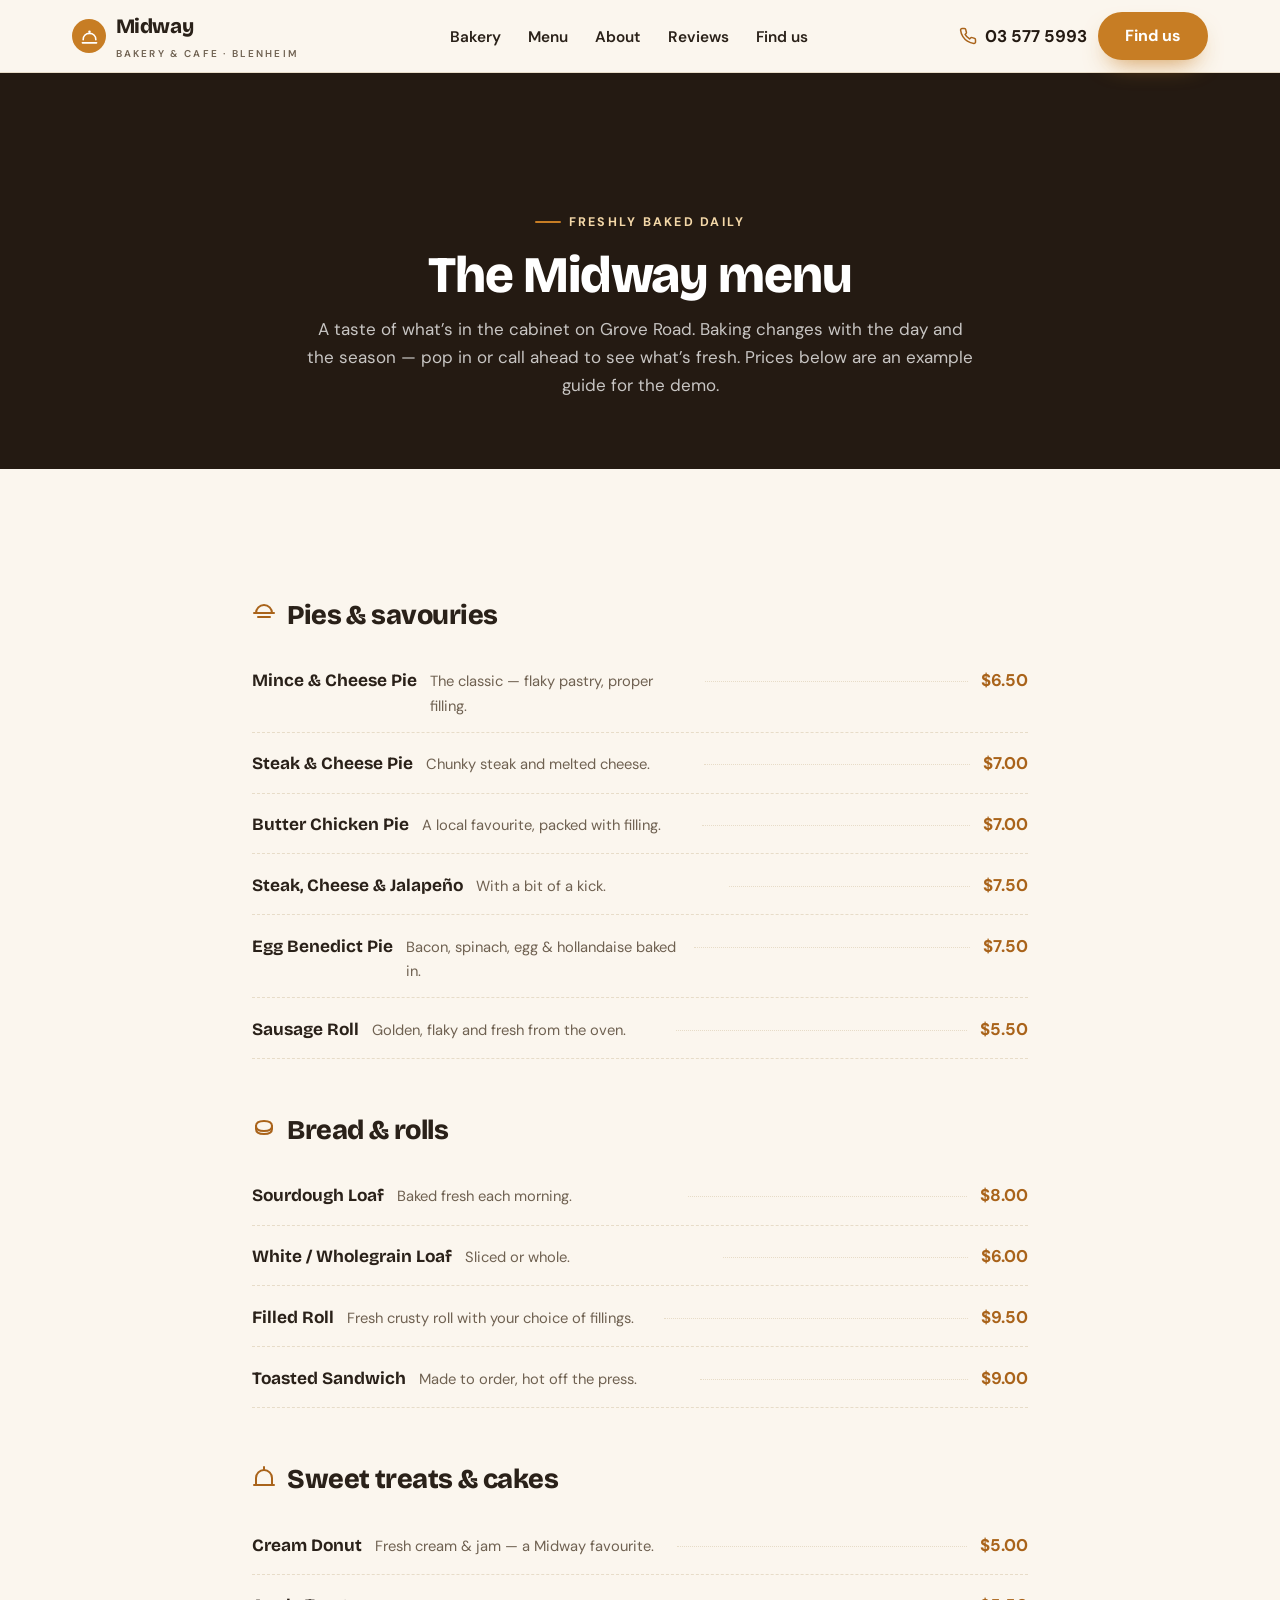
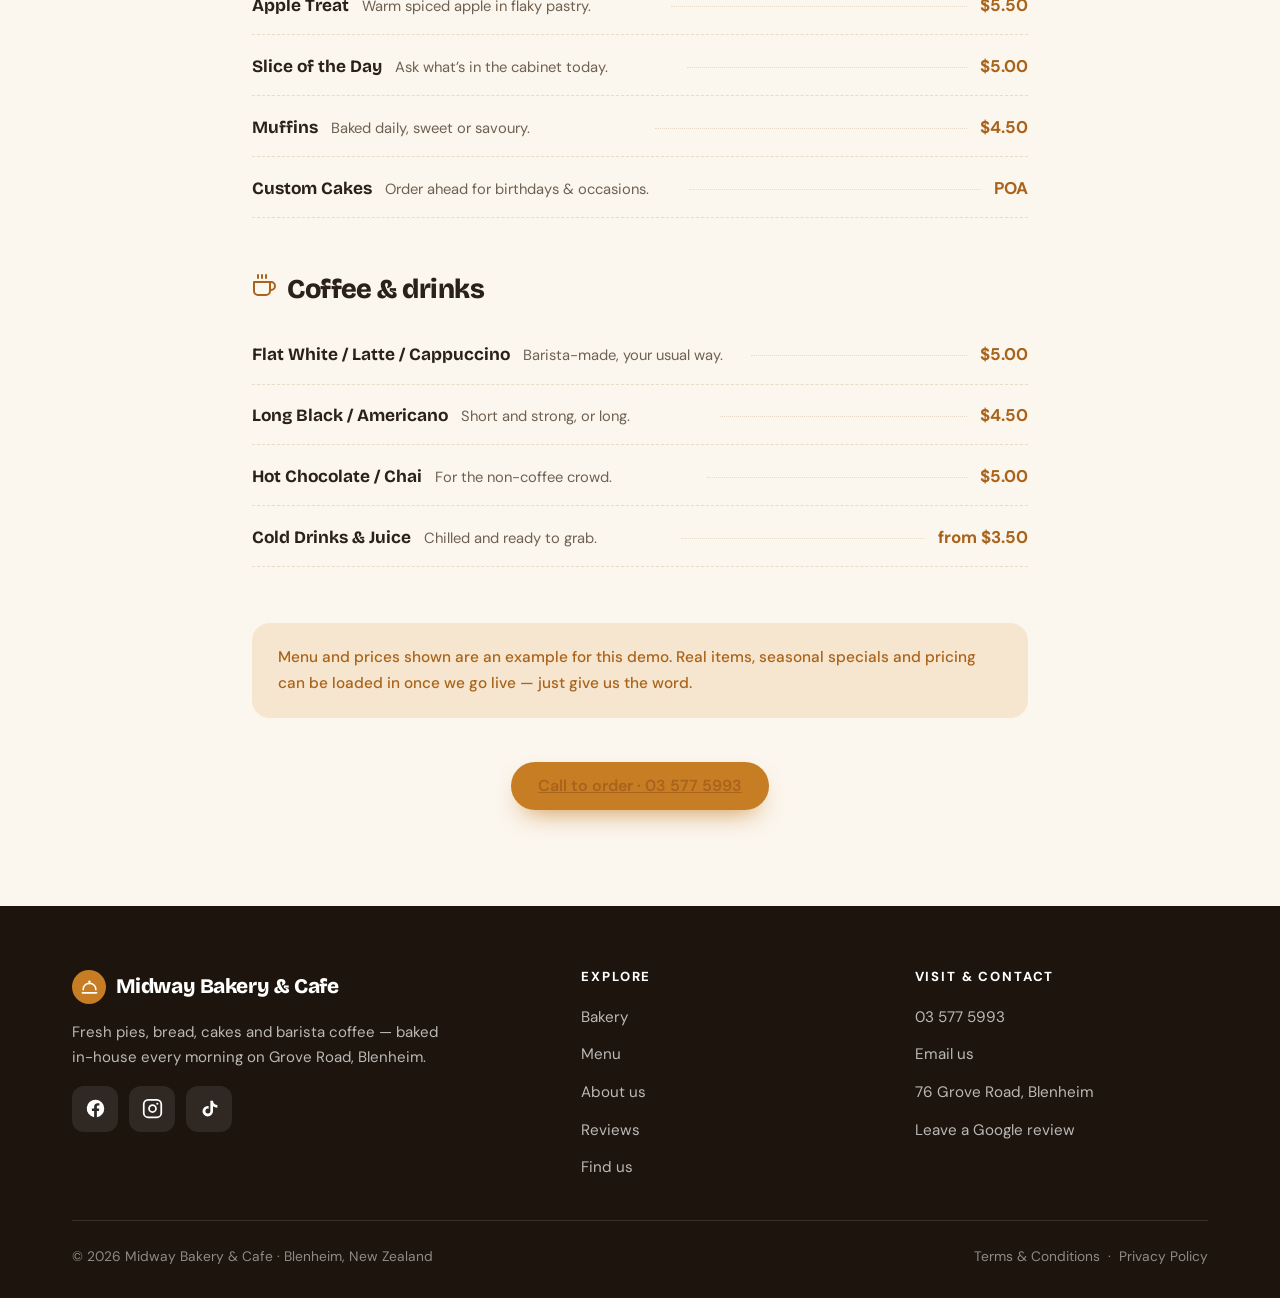
==== menu.html @ 79e9bdcb "Initial build: Midway bakery & Cafe" ====
<!DOCTYPE html>
<html lang="en-NZ">
<head>
<meta charset="UTF-8">
<meta name="viewport" content="width=device-width, initial-scale=1">
<title>Menu | Midway Bakery &amp; Cafe, Blenheim</title>
<meta name="description" content="The Midway Bakery &amp; Cafe menu — pies, sourdough &amp; bread, cakes and sweet treats, filled rolls, and barista coffee. Baked fresh daily on Grove Road, Blenheim.">
<link rel="icon" href="favicon.svg" type="image/svg+xml">
<link rel="preconnect" href="https://fonts.googleapis.com">
<link rel="preconnect" href="https://fonts.gstatic.com" crossorigin>
<link href="https://fonts.googleapis.com/css2?family=Bricolage+Grotesque:opsz,wght@12..96,600;12..96,700;12..96,800&family=DM+Sans:opsz,wght@9..40,400;9..40,500;9..40,600;9..40,700&display=swap" rel="stylesheet">
<link rel="stylesheet" href="styles.css">
</head>
<body>

<div id="intro">
  <div class="intro-mark">Midway <span>Bakery &amp; Cafe</span></div>
  <div class="intro-bar"></div>
</div>

<header class="nav">
  <div class="container nav-inner">
    <a href="index.html" class="brand">
      <span class="dot"><svg viewBox="0 0 24 24" fill="none" stroke="currentColor" stroke-width="2" stroke-linecap="round" stroke-linejoin="round"><path d="M4 16c0-5 3.5-8 8-8s8 3 8 8"/><path d="M3 20h18"/><circle cx="12" cy="6" r="1.6" fill="currentColor" stroke="none"/></svg></span>
      <span>Midway<small>Bakery &amp; Cafe · Blenheim</small></span>
    </a>
    <nav>
      <ul class="nav-links">
        <li><a href="index.html#services">Bakery</a></li>
        <li><a href="menu.html">Menu</a></li>
        <li><a href="index.html#about">About</a></li>
        <li><a href="index.html#reviews">Reviews</a></li>
        <li><a href="index.html#contact">Find us</a></li>
      </ul>
    </nav>
    <div class="nav-cta">
      <a href="tel:+6435775993" class="nav-call"><svg viewBox="0 0 24 24" fill="none" stroke="currentColor" stroke-width="2" stroke-linecap="round" stroke-linejoin="round"><path d="M22 16.92v3a2 2 0 0 1-2.18 2 19.79 19.79 0 0 1-8.63-3.07 19.5 19.5 0 0 1-6-6 19.79 19.79 0 0 1-3.07-8.67A2 2 0 0 1 4.11 2h3a2 2 0 0 1 2 1.72c.13.96.36 1.9.7 2.81a2 2 0 0 1-.45 2.11L8.09 9.91a16 16 0 0 0 6 6l1.27-1.27a2 2 0 0 1 2.11-.45c.9.34 1.85.57 2.81.7A2 2 0 0 1 22 16.92z"/></svg>03 577 5993</a>
      <a href="index.html#contact" class="btn btn-primary">Find us</a>
    </div>
    <button class="hamb" aria-label="Menu"><svg viewBox="0 0 24 24" fill="none" stroke="currentColor" stroke-width="2" stroke-linecap="round"><path d="M4 7h16M4 12h16M4 17h16"/></svg></button>
  </div>
</header>
<div class="mobile-menu" id="mobileMenu">
  <ul>
    <li><a href="index.html#services">Bakery</a></li>
    <li><a href="menu.html">Menu</a></li>
    <li><a href="index.html#about">About</a></li>
    <li><a href="index.html#reviews">Reviews</a></li>
    <li><a href="index.html#contact">Find us</a></li>
    <li><a href="tel:+6435775993" class="btn btn-primary">Call 03 577 5993</a></li>
  </ul>
</div>

<section class="page-hero">
  <div class="container">
    <span class="eyebrow" style="display:inline-flex;color:#f4d8a8">Freshly baked daily</span>
    <h1>The Midway menu</h1>
    <p>A taste of what&rsquo;s in the cabinet on Grove Road. Baking changes with the day and the season — pop in or call ahead to see what&rsquo;s fresh. Prices below are an example guide for the demo.</p>
  </div>
</section>

<section class="section bg-cream">
  <div class="container prose">

    <div class="menu-cat">
      <h2><span class="ic"><svg viewBox="0 0 24 24" fill="none" stroke="currentColor" stroke-width="2" stroke-linecap="round" stroke-linejoin="round"><path d="M4 13a8 8 0 0 1 16 0"/><path d="M2 13h20"/><path d="M6 17h12"/></svg></span>Pies &amp; savouries</h2>
      <div class="menu-list">
        <div class="menu-item"><span class="name">Mince &amp; Cheese Pie</span><span class="desc">The classic — flaky pastry, proper filling.</span><span class="dots"></span><span class="price">$6.50</span></div>
        <div class="menu-item"><span class="name">Steak &amp; Cheese Pie</span><span class="desc">Chunky steak and melted cheese.</span><span class="dots"></span><span class="price">$7.00</span></div>
        <div class="menu-item"><span class="name">Butter Chicken Pie</span><span class="desc">A local favourite, packed with filling.</span><span class="dots"></span><span class="price">$7.00</span></div>
        <div class="menu-item"><span class="name">Steak, Cheese &amp; Jalapeño</span><span class="desc">With a bit of a kick.</span><span class="dots"></span><span class="price">$7.50</span></div>
        <div class="menu-item"><span class="name">Egg Benedict Pie</span><span class="desc">Bacon, spinach, egg &amp; hollandaise baked in.</span><span class="dots"></span><span class="price">$7.50</span></div>
        <div class="menu-item"><span class="name">Sausage Roll</span><span class="desc">Golden, flaky and fresh from the oven.</span><span class="dots"></span><span class="price">$5.50</span></div>
      </div>
    </div>

    <div class="menu-cat">
      <h2><span class="ic"><svg viewBox="0 0 24 24" fill="none" stroke="currentColor" stroke-width="2" stroke-linecap="round" stroke-linejoin="round"><path d="M4 11c0-3 3-5 8-5s8 2 8 5-3 5-8 5-8-2-8-5z"/><path d="M4 11v3c0 3 3 5 8 5s8-2 8-5v-3"/></svg></span>Bread &amp; rolls</h2>
      <div class="menu-list">
        <div class="menu-item"><span class="name">Sourdough Loaf</span><span class="desc">Baked fresh each morning.</span><span class="dots"></span><span class="price">$8.00</span></div>
        <div class="menu-item"><span class="name">White / Wholegrain Loaf</span><span class="desc">Sliced or whole.</span><span class="dots"></span><span class="price">$6.00</span></div>
        <div class="menu-item"><span class="name">Filled Roll</span><span class="desc">Fresh crusty roll with your choice of fillings.</span><span class="dots"></span><span class="price">$9.50</span></div>
        <div class="menu-item"><span class="name">Toasted Sandwich</span><span class="desc">Made to order, hot off the press.</span><span class="dots"></span><span class="price">$9.00</span></div>
      </div>
    </div>

    <div class="menu-cat">
      <h2><span class="ic"><svg viewBox="0 0 24 24" fill="none" stroke="currentColor" stroke-width="2" stroke-linecap="round" stroke-linejoin="round"><path d="M4 21v-7a8 8 0 0 1 16 0v7"/><path d="M2 21h20"/><path d="M12 3v3"/></svg></span>Sweet treats &amp; cakes</h2>
      <div class="menu-list">
        <div class="menu-item"><span class="name">Cream Donut</span><span class="desc">Fresh cream &amp; jam — a Midway favourite.</span><span class="dots"></span><span class="price">$5.00</span></div>
        <div class="menu-item"><span class="name">Apple Treat</span><span class="desc">Warm spiced apple in flaky pastry.</span><span class="dots"></span><span class="price">$5.50</span></div>
        <div class="menu-item"><span class="name">Slice of the Day</span><span class="desc">Ask what&rsquo;s in the cabinet today.</span><span class="dots"></span><span class="price">$5.00</span></div>
        <div class="menu-item"><span class="name">Muffins</span><span class="desc">Baked daily, sweet or savoury.</span><span class="dots"></span><span class="price">$4.50</span></div>
        <div class="menu-item"><span class="name">Custom Cakes</span><span class="desc">Order ahead for birthdays &amp; occasions.</span><span class="dots"></span><span class="price">POA</span></div>
      </div>
    </div>

    <div class="menu-cat">
      <h2><span class="ic"><svg viewBox="0 0 24 24" fill="none" stroke="currentColor" stroke-width="2" stroke-linecap="round" stroke-linejoin="round"><path d="M18 8h1a4 4 0 0 1 0 8h-1"/><path d="M2 8h16v9a4 4 0 0 1-4 4H6a4 4 0 0 1-4-4V8z"/><path d="M6 1v3M10 1v3M14 1v3"/></svg></span>Coffee &amp; drinks</h2>
      <div class="menu-list">
        <div class="menu-item"><span class="name">Flat White / Latte / Cappuccino</span><span class="desc">Barista-made, your usual way.</span><span class="dots"></span><span class="price">$5.00</span></div>
        <div class="menu-item"><span class="name">Long Black / Americano</span><span class="desc">Short and strong, or long.</span><span class="dots"></span><span class="price">$4.50</span></div>
        <div class="menu-item"><span class="name">Hot Chocolate / Chai</span><span class="desc">For the non-coffee crowd.</span><span class="dots"></span><span class="price">$5.00</span></div>
        <div class="menu-item"><span class="name">Cold Drinks &amp; Juice</span><span class="desc">Chilled and ready to grab.</span><span class="dots"></span><span class="price">from $3.50</span></div>
      </div>
    </div>

    <div class="menu-note">Menu and prices shown are an example for this demo. Real items, seasonal specials and pricing can be loaded in once we go live — just give us the word.</div>

    <div style="text-align:center;margin-top:44px">
      <a href="tel:+6435775993" class="btn btn-primary">Call to order · 03 577 5993</a>
    </div>
  </div>
</section>

<footer class="footer">
  <div class="container">
    <div class="footer-grid">
      <div>
        <div class="brand" style="font-size:1.3rem">
          <span class="dot"><svg viewBox="0 0 24 24" fill="none" stroke="currentColor" stroke-width="2" stroke-linecap="round" stroke-linejoin="round"><path d="M4 16c0-5 3.5-8 8-8s8 3 8 8"/><path d="M3 20h18"/><circle cx="12" cy="6" r="1.6" fill="currentColor" stroke="none"/></svg></span>
          <span>Midway Bakery &amp; Cafe</span>
        </div>
        <p>Fresh pies, bread, cakes and barista coffee — baked in-house every morning on Grove Road, Blenheim.</p>
        <div class="socials">
          <a href="https://www.facebook.com/p/Midway-bakery-and-cafe-61577578721236/" target="_blank" rel="noopener" aria-label="Facebook"><svg viewBox="0 0 24 24" fill="currentColor"><path d="M22 12a10 10 0 1 0-11.56 9.87v-6.99H7.9V12h2.54V9.8c0-2.5 1.49-3.89 3.77-3.89 1.09 0 2.24.2 2.24.2v2.46h-1.26c-1.24 0-1.63.77-1.63 1.56V12h2.78l-.44 2.88h-2.34v6.99A10 10 0 0 0 22 12z"/></svg></a>
          <a href="https://www.instagram.com/explore/search/keyword/?q=Midway%20Bakery%20Cafe%20Blenheim" target="_blank" rel="noopener" aria-label="Instagram"><svg viewBox="0 0 24 24" fill="none" stroke="currentColor" stroke-width="2" stroke-linecap="round" stroke-linejoin="round"><rect x="2" y="2" width="20" height="20" rx="5"/><circle cx="12" cy="12" r="4"/><circle cx="17.5" cy="6.5" r="1.2" fill="currentColor" stroke="none"/></svg></a>
          <a href="https://www.tiktok.com/search?q=Midway%20bakery%20and%20cafe%20Blenheim" target="_blank" rel="noopener" aria-label="TikTok"><svg viewBox="0 0 24 24" fill="currentColor"><path d="M16 3a5 5 0 0 0 5 5v3a8 8 0 0 1-5-1.7V15a6 6 0 1 1-6-6c.34 0 .67.03 1 .08v3.2A2.8 2.8 0 1 0 13 15V3h3z"/></svg></a>
        </div>
      </div>
      <div>
        <h4>Explore</h4>
        <ul>
          <li><a href="index.html#services">Bakery</a></li>
          <li><a href="menu.html">Menu</a></li>
          <li><a href="index.html#about">About us</a></li>
          <li><a href="index.html#reviews">Reviews</a></li>
          <li><a href="index.html#contact">Find us</a></li>
        </ul>
      </div>
      <div>
        <h4>Visit &amp; contact</h4>
        <ul>
          <li><a href="tel:+6435775993">03 577 5993</a></li>
          <li><a href="#" data-gmail data-user="midwaybakerycafe76" data-domain="gmail.com" data-su="Enquiry%20from%20your%20website" data-body="Hi%20Midway%20Bakery%20%26%20Cafe%2C%0A%0A">Email us</a></li>
          <li><a href="https://www.google.com/maps/search/?api=1&query=Midway%20Bakery%20%26%20Cafe%2076%20Grove%20Road%20Blenheim" target="_blank" rel="noopener">76 Grove Road, Blenheim</a></li>
          <li><a href="https://www.google.com/maps/search/?api=1&query=Midway%20Bakery%20%26%20Cafe%2076%20Grove%20Road%20Blenheim" target="_blank" rel="noopener">Leave a Google review</a></li>
        </ul>
      </div>
    </div>
    <div class="footer-bottom">
      <span>&copy; <span id="year">2026</span> Midway Bakery &amp; Cafe · Blenheim, New Zealand</span>
      <span><a href="terms.html">Terms &amp; Conditions</a> &nbsp;·&nbsp; <a href="privacy.html">Privacy Policy</a></span>
    </div>
  </div>
</footer>

<script src="app.js"></script>
</body>
</html>
---- styles.css ----
/* ===== Midway Bakery & Cafe — shared styles (Fresh / warm bakery) ===== */
:root{
  --espresso:#241a12;
  --espresso-2:#31241a;
  --cream:#fbf6ee;
  --bone:#f2e8d8;
  --card:#ffffff;
  --ink:#2a2119;
  --muted:#6f6151;
  --line:#e7dcc8;
  --amber:#c77d24;
  --amber-deep:#a9631a;
  --amber-soft:#f6e6cf;
  --radius:18px;
  --radius-sm:12px;
  --shadow:0 18px 40px -22px rgba(48,32,14,.45);
  --shadow-lg:0 30px 70px -30px rgba(48,32,14,.55);
  --maxw:1180px;
  --font-head:"Bricolage Grotesque",Georgia,serif;
  --font-body:"DM Sans",system-ui,sans-serif;
}
*{box-sizing:border-box}
html{scroll-behavior:smooth}
body{
  margin:0;
  font-family:var(--font-body);
  color:var(--ink);
  background:var(--cream);
  line-height:1.65;
  font-size:17px;
  -webkit-font-smoothing:antialiased;
  overflow-x:hidden;
}
img{max-width:100%;display:block;image-orientation:from-image}
a{color:inherit;text-decoration:none}
h1,h2,h3,h4{font-family:var(--font-head);font-weight:800;line-height:1.08;margin:0;letter-spacing:-.02em}
p{margin:0 0 1rem}
.container{width:100%;max-width:var(--maxw);margin:0 auto;padding:0 22px}
.eyebrow{
  display:inline-flex;align-items:center;gap:.5rem;
  font-size:.78rem;font-weight:700;letter-spacing:.18em;text-transform:uppercase;
  color:var(--amber-deep);margin-bottom:1rem;
}
.eyebrow::before{content:"";width:26px;height:2px;background:var(--amber);border-radius:2px}
.section{padding:96px 0}
.section h2{font-size:clamp(1.9rem,4.4vw,3rem);margin-bottom:.5rem}
.section .lead{color:var(--muted);max-width:60ch;font-size:1.06rem}
.bg-bone{background:var(--bone)}
.bg-cream{background:var(--cream)}

/* ---- buttons ---- */
.btn{
  display:inline-flex;align-items:center;justify-content:center;gap:.55rem;
  font-family:var(--font-body);font-weight:700;font-size:1rem;
  padding:15px 26px;border-radius:999px;border:1.5px solid transparent;
  cursor:pointer;transition:transform .2s ease,box-shadow .2s ease,background .2s ease,color .2s ease;
  min-height:48px;line-height:1;white-space:nowrap;
}
.btn svg{width:19px;height:19px;flex:none}
.btn-primary{background:var(--amber);color:#fff;box-shadow:0 12px 26px -12px rgba(199,125,36,.9)}
.btn-primary:hover{background:var(--amber-deep);transform:translateY(-2px)}
.btn-ghost{background:transparent;color:#fff;border-color:rgba(255,255,255,.55)}
.btn-ghost:hover{background:rgba(255,255,255,.12);transform:translateY(-2px)}
.btn-dark{background:var(--espresso);color:#fff}
.btn-dark:hover{background:var(--espresso-2);transform:translateY(-2px)}
.btn-outline{background:#fff;color:var(--ink);border-color:var(--line)}
.btn-outline:hover{border-color:var(--amber);color:var(--amber-deep);transform:translateY(-2px)}

/* ---- intro overlay ---- */
#intro{
  position:fixed;inset:0;z-index:9999;background:var(--espresso);
  display:flex;align-items:center;justify-content:center;flex-direction:column;gap:1rem;
  transition:opacity .7s ease,visibility .7s ease;
}
#intro.hide{opacity:0;visibility:hidden}
.intro-mark{
  font-family:var(--font-head);font-weight:800;color:#fff;font-size:clamp(1.6rem,6vw,2.6rem);
  letter-spacing:-.02em;opacity:0;transform:translateY(14px);
  animation:introUp .9s .1s ease forwards;
}
.intro-mark span{color:var(--amber)}
.intro-bar{width:0;height:3px;background:var(--amber);border-radius:3px;animation:introBar 1.1s .25s ease forwards}
@keyframes introUp{to{opacity:1;transform:none}}
@keyframes introBar{to{width:180px}}

/* ---- reveal on scroll ---- */
.reveal{opacity:0;transform:translateY(26px);transition:opacity .7s ease,transform .7s ease}
.reveal.in{opacity:1;transform:none}

/* ---- nav ---- */
.nav{
  position:sticky;top:0;z-index:900;background:rgba(251,246,238,.86);
  backdrop-filter:blur(12px);border-bottom:1px solid var(--line);
}
.nav-inner{display:flex;align-items:center;justify-content:space-between;height:72px}
.brand{display:flex;align-items:center;gap:.6rem;font-family:var(--font-head);font-weight:800;font-size:1.28rem;letter-spacing:-.02em}
.brand .dot{width:34px;height:34px;border-radius:50%;background:var(--amber);display:grid;place-items:center;color:#fff;flex:none}
.brand .dot svg{width:19px;height:19px}
.brand small{display:block;font-family:var(--font-body);font-weight:600;font-size:.62rem;letter-spacing:.22em;text-transform:uppercase;color:var(--muted);margin-top:2px}
.nav-links{display:flex;align-items:center;gap:1.7rem;list-style:none;margin:0;padding:0}
.nav-links a{font-weight:600;font-size:.96rem;color:var(--ink);transition:color .2s}
.nav-links a:hover{color:var(--amber-deep)}
.nav-cta{display:flex;align-items:center;gap:.7rem}
.nav-call{display:inline-flex;align-items:center;gap:.5rem;font-weight:700;color:var(--espresso)}
.nav-call svg{width:18px;height:18px;color:var(--amber-deep)}
.hamb{display:none;background:none;border:none;cursor:pointer;padding:8px;color:var(--ink)}
.hamb svg{width:28px;height:28px}
.mobile-menu{display:none}

/* ---- hero ---- */
.hero{position:relative;min-height:92vh;display:flex;align-items:center;background:var(--espresso);overflow:hidden}
.hero-slides{position:absolute;inset:0}
.hero-slide{position:absolute;inset:0;background-size:cover;background-position:center;opacity:0;transition:opacity 1.4s ease;transform:scale(1.06);filter:saturate(.92) contrast(1.03)}
.hero-slide.active{opacity:1;animation:heroZoom 7s linear forwards}
@keyframes heroZoom{from{transform:scale(1.03)}to{transform:scale(1.12)}}
.hero::after{content:"";position:absolute;inset:0;background:linear-gradient(180deg,rgba(36,26,18,.55) 0%,rgba(36,26,18,.62) 55%,rgba(36,26,18,.8) 100%);z-index:1}
.hero-inner{position:relative;z-index:2;color:#fff;padding:120px 0 80px;max-width:760px}
.hero .eyebrow{color:#f4d8a8}
.hero .eyebrow::before{background:var(--amber)}
.hero h1{font-size:clamp(2.4rem,6.2vw,4.4rem);color:#fff;margin-bottom:1.1rem}
.hero p.sub{font-size:clamp(1.05rem,2.4vw,1.25rem);color:rgba(255,255,255,.9);max-width:54ch;margin-bottom:1.9rem}
.hero-cta{display:flex;flex-wrap:wrap;gap:.9rem;margin-bottom:1.7rem}
.rating-badge{
  display:inline-flex;align-items:center;gap:.75rem;
  background:rgba(255,255,255,.12);backdrop-filter:blur(10px);
  border:1px solid rgba(255,255,255,.28);border-radius:999px;padding:11px 18px;
}
.rating-badge .stars{display:flex;gap:2px;color:#ffcf7a}
.rating-badge .stars svg{width:16px;height:16px}
.rating-badge .txt{font-size:.9rem;color:#fff;font-weight:600}
.rating-badge .txt b{font-weight:800}

/* ---- trust strip ---- */
.trust{background:var(--espresso);color:#fff;padding:0}
.trust-grid{display:grid;grid-template-columns:repeat(3,1fr);gap:1px;background:rgba(255,255,255,.1)}
.trust-item{background:var(--espresso);padding:34px 26px;display:flex;gap:1rem;align-items:flex-start}
.trust-item .ic{width:44px;height:44px;border-radius:12px;background:rgba(199,125,36,.18);display:grid;place-items:center;color:var(--amber);flex:none}
.trust-item .ic svg{width:23px;height:23px}
.trust-item h3{font-family:var(--font-body);font-size:1.02rem;font-weight:700;margin-bottom:.25rem;color:#fff}
.trust-item p{font-size:.9rem;color:rgba(255,255,255,.7);margin:0}

/* ---- services ---- */
.svc-head{display:flex;flex-wrap:wrap;justify-content:space-between;align-items:flex-end;gap:1.4rem;margin-bottom:44px}
.svc-grid{display:grid;grid-template-columns:repeat(3,1fr);gap:26px}
.svc-card{
  background:var(--card);border-radius:var(--radius);overflow:hidden;
  box-shadow:var(--shadow);border:1px solid var(--line);
  transition:transform .3s ease,box-shadow .3s ease;
}
.svc-card:hover{transform:translateY(-6px);box-shadow:var(--shadow-lg)}
.svc-media{aspect-ratio:4/3;overflow:hidden;position:relative}
.svc-media img{width:100%;height:100%;object-fit:cover;filter:saturate(.92) contrast(1.03);transition:transform .5s ease}
.svc-card:hover .svc-media img{transform:scale(1.06)}
.svc-body{padding:22px 22px 26px}
.svc-body h3{font-size:1.22rem;margin-bottom:.5rem}
.svc-body p{font-size:.95rem;color:var(--muted);margin:0}
.svc-tag{position:absolute;top:12px;left:12px;background:rgba(36,26,18,.72);color:#fff;font-size:.72rem;font-weight:700;letter-spacing:.08em;text-transform:uppercase;padding:6px 12px;border-radius:999px;backdrop-filter:blur(4px)}

/* ---- about ---- */
.about-grid{display:grid;grid-template-columns:1fr 1fr;gap:56px;align-items:center}
.about-media{position:relative}
.about-media img{width:100%;aspect-ratio:4/3;object-fit:cover;border-radius:var(--radius);filter:saturate(.92) contrast(1.03);box-shadow:var(--shadow)}
.about-media .corner{position:absolute;bottom:-18px;left:-18px;background:var(--amber);color:#fff;padding:16px 22px;border-radius:var(--radius-sm);box-shadow:var(--shadow);max-width:200px}
.about-media .corner b{font-family:var(--font-head);font-size:1.6rem;display:block;line-height:1}
.about-media .corner span{font-size:.82rem;opacity:.92}
.checklist{list-style:none;padding:0;margin:1.6rem 0 0;display:grid;gap:.85rem}
.checklist li{display:flex;gap:.7rem;align-items:flex-start;font-weight:500}
.checklist .ic{width:26px;height:26px;border-radius:50%;background:var(--amber-soft);color:var(--amber-deep);display:grid;place-items:center;flex:none}
.checklist .ic svg{width:15px;height:15px}

/* ---- crew ---- */
.crew-grid{display:grid;grid-template-columns:repeat(3,1fr);gap:24px}
.crew-card{background:var(--card);border:1px solid var(--line);border-radius:var(--radius);padding:32px 26px;text-align:center;box-shadow:var(--shadow);transition:transform .3s ease}
.crew-card:hover{transform:translateY(-5px)}
.avatar{width:78px;height:78px;border-radius:50%;background:var(--espresso);color:var(--amber);display:grid;place-items:center;margin:0 auto 1rem;font-family:var(--font-head);font-weight:800;font-size:1.5rem;border:3px solid var(--amber);box-shadow:0 0 0 6px var(--amber-soft)}
.crew-card h3{font-size:1.18rem;margin-bottom:.15rem}
.crew-card .role{color:var(--amber-deep);font-weight:700;font-size:.82rem;letter-spacing:.1em;text-transform:uppercase;margin-bottom:.7rem}
.crew-card p{font-size:.92rem;color:var(--muted);margin:0}
.badge-note{display:inline-block;background:var(--amber-soft);color:var(--amber-deep);font-weight:700;font-size:.74rem;letter-spacing:.1em;text-transform:uppercase;padding:5px 12px;border-radius:999px;margin-top:14px}

/* ---- reviews ---- */
.rev-grid{display:grid;grid-template-columns:repeat(3,1fr);gap:24px}
.rev-card{background:var(--card);border:1px solid var(--line);border-radius:var(--radius);padding:28px;box-shadow:var(--shadow);display:flex;flex-direction:column;gap:.9rem}
.rev-stars{display:flex;gap:2px;color:var(--amber)}
.rev-stars svg{width:18px;height:18px}
.rev-card p{font-size:.98rem;color:var(--ink);margin:0;flex:1}
.rev-by{display:flex;align-items:center;gap:.7rem;border-top:1px solid var(--line);padding-top:.9rem}
.rev-by .ini{width:40px;height:40px;border-radius:50%;background:var(--amber-soft);color:var(--amber-deep);display:grid;place-items:center;font-weight:800;flex:none}
.rev-by b{display:block;font-size:.95rem}
.rev-by span{font-size:.82rem;color:var(--muted)}
.rev-actions{display:flex;justify-content:center;margin-top:38px}

/* ---- leave a review banner ---- */
.review-banner{background:var(--espresso);color:#fff;text-align:center}
.review-banner h2{color:#fff;font-size:clamp(1.7rem,4vw,2.5rem);margin-bottom:.6rem}
.review-banner p{color:rgba(255,255,255,.78);max-width:52ch;margin:0 auto 1.8rem}

/* ---- contact ---- */
.contact{background:var(--espresso);color:#fff}
.contact-grid{display:grid;grid-template-columns:1fr 1fr;gap:56px;align-items:center}
.contact h2{color:#fff}
.contact .lead{color:rgba(255,255,255,.78)}
.info-rows{list-style:none;padding:0;margin:1.7rem 0 0;display:grid;gap:1.1rem}
.info-rows li{display:flex;gap:1rem;align-items:flex-start}
.info-rows .ic{width:44px;height:44px;border-radius:12px;background:rgba(199,125,36,.18);color:var(--amber);display:grid;place-items:center;flex:none}
.info-rows .ic svg{width:21px;height:21px}
.info-rows b{display:block;font-size:.78rem;letter-spacing:.12em;text-transform:uppercase;color:rgba(255,255,255,.55);margin-bottom:2px;font-weight:700}
.info-rows a,.info-rows span{color:#fff;font-weight:500}
.info-rows a:hover{color:var(--amber)}
.socials{display:flex;gap:.7rem;margin-top:1.7rem}
.socials a{width:46px;height:46px;border-radius:12px;background:rgba(255,255,255,.09);display:grid;place-items:center;color:#fff;transition:background .2s,transform .2s,color .2s}
.socials a:hover{background:var(--amber);transform:translateY(-3px)}
.socials svg{width:21px;height:21px}
.contact-card{background:rgba(255,255,255,.06);border:1px solid rgba(255,255,255,.14);border-radius:var(--radius);padding:36px}
.contact-card h3{color:#fff;font-size:1.4rem;margin-bottom:.5rem}
.contact-card p{color:rgba(255,255,255,.72);font-size:.96rem;margin-bottom:1.6rem}
.contact-card .btn{width:100%;margin-bottom:.85rem;font-size:1.05rem;padding:17px}
.contact-card .hours{margin-top:1.4rem;border-top:1px solid rgba(255,255,255,.14);padding-top:1.3rem}
.contact-card .hours .row{display:flex;justify-content:space-between;font-size:.92rem;padding:.28rem 0;color:rgba(255,255,255,.82)}
.contact-card .hours .row span:last-child{font-weight:600;color:#fff}

/* ---- map ---- */
.map-wrap{padding:0 0 80px}
.map-wrap iframe{width:100%;height:420px;border:0;border-radius:var(--radius);box-shadow:var(--shadow);filter:saturate(.95)}

/* ---- footer ---- */
.footer{background:#1c140d;color:rgba(255,255,255,.7);padding:64px 0 30px}
.footer-grid{display:grid;grid-template-columns:1.6fr 1fr 1fr;gap:40px;margin-bottom:40px}
.footer .brand{color:#fff;margin-bottom:1rem}
.footer p{font-size:.94rem;max-width:38ch}
.footer h4{color:#fff;font-family:var(--font-body);font-size:.82rem;letter-spacing:.14em;text-transform:uppercase;margin-bottom:1.1rem}
.footer ul{list-style:none;padding:0;margin:0;display:grid;gap:.6rem}
.footer ul a{font-size:.95rem;transition:color .2s}
.footer ul a:hover{color:var(--amber)}
.footer .socials{margin-top:0}
.footer-bottom{border-top:1px solid rgba(255,255,255,.12);padding-top:24px;display:flex;flex-wrap:wrap;justify-content:space-between;gap:1rem;font-size:.86rem;color:rgba(255,255,255,.5)}
.footer-bottom a:hover{color:var(--amber)}

/* ---- inner page hero ---- */
.page-hero{background:var(--espresso);color:#fff;padding:130px 0 70px;text-align:center}
.page-hero h1{font-size:clamp(2.1rem,5vw,3.2rem);color:#fff;margin-bottom:.7rem}
.page-hero p{color:rgba(255,255,255,.75);max-width:56ch;margin:0 auto}
.prose{max-width:820px;margin:0 auto}
.prose h2{font-size:1.5rem;margin:2.2rem 0 .8rem;color:var(--ink)}
.prose h3{font-size:1.15rem;margin:1.6rem 0 .5rem}
.prose p,.prose li{color:var(--muted);font-size:1.02rem}
.prose ul{padding-left:1.2rem;display:grid;gap:.4rem;margin-bottom:1.2rem}
.prose a{color:var(--amber-deep);font-weight:600;text-decoration:underline}

/* ---- menu page ---- */
.menu-cat{margin-bottom:56px}
.menu-cat h2{font-size:1.7rem;margin-bottom:.4rem;display:flex;align-items:center;gap:.7rem}
.menu-cat h2 .ic{color:var(--amber-deep)}
.menu-cat h2 .ic svg{width:24px;height:24px}
.menu-list{display:grid;gap:.2rem;margin-top:1.4rem}
.menu-item{display:flex;align-items:baseline;gap:.8rem;padding:.85rem 0;border-bottom:1px dashed var(--line)}
.menu-item .name{font-weight:700;font-family:var(--font-head);font-size:1.08rem;white-space:nowrap}
.menu-item .desc{color:var(--muted);font-size:.92rem;flex:1}
.menu-item .dots{flex:1;border-bottom:1px dotted var(--line);transform:translateY(-4px)}
.menu-item .price{font-weight:700;color:var(--amber-deep);white-space:nowrap}
.menu-note{background:var(--amber-soft);border-radius:var(--radius);padding:22px 26px;color:var(--amber-deep);font-weight:500;font-size:.96rem;margin-top:10px}

/* ============ RESPONSIVE ============ */
@media(max-width:960px){
  .about-grid,.contact-grid{grid-template-columns:1fr;gap:40px}
  .svc-grid,.crew-grid,.rev-grid{grid-template-columns:repeat(2,1fr)}
  .footer-grid{grid-template-columns:1fr 1fr}
}
@media(max-width:760px){
  .section{padding:70px 0}
  .nav-links,.nav-call{display:none}
  .hamb{display:inline-flex}
  .mobile-menu{
    display:block;position:fixed;inset:72px 0 auto 0;background:var(--cream);
    border-bottom:1px solid var(--line);box-shadow:var(--shadow);
    transform:translateY(-120%);transition:transform .35s ease;z-index:850;
  }
  .mobile-menu.open{transform:translateY(0)}
  .mobile-menu ul{list-style:none;margin:0;padding:14px 22px}
  .mobile-menu li{border-bottom:1px solid var(--line)}
  .mobile-menu li:last-child{border-bottom:none;padding-top:14px}
  .mobile-menu a{display:block;padding:15px 0;font-weight:600;font-size:1.05rem}
  .mobile-menu .btn{width:100%}
  .trust-grid{grid-template-columns:1fr}
  .svc-grid,.crew-grid,.rev-grid,.footer-grid{grid-template-columns:1fr}
  .about-media .corner{left:0;bottom:-14px}
  .hero-inner{padding:100px 0 70px}
  .hero{min-height:88vh}
  .hero-cta .btn{flex:1 1 100%}
  .map-wrap iframe{height:320px}
  .menu-item{flex-wrap:wrap}
  .menu-item .dots{display:none}
}
@media(prefers-reduced-motion:reduce){
  .hero-slide.active{animation:none}
  .reveal{transition:none;opacity:1;transform:none}
  html{scroll-behavior:auto}
}
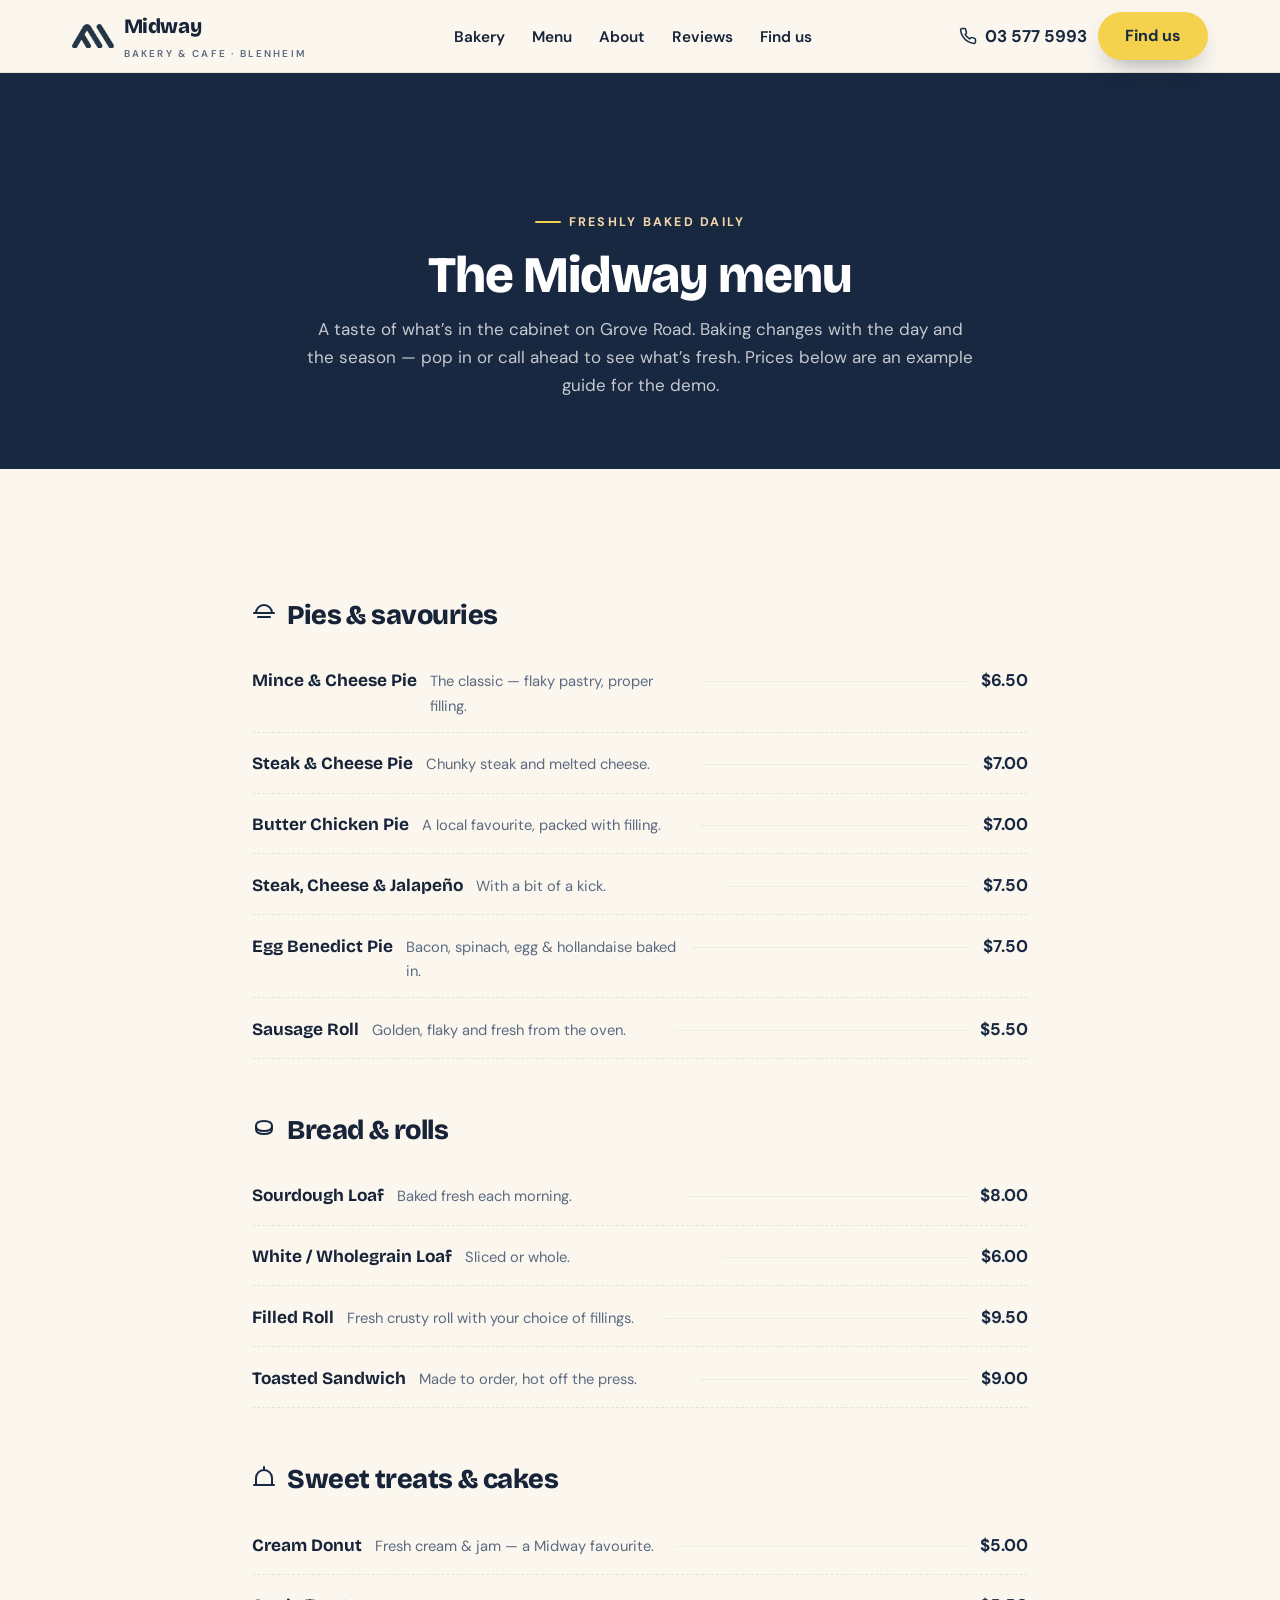
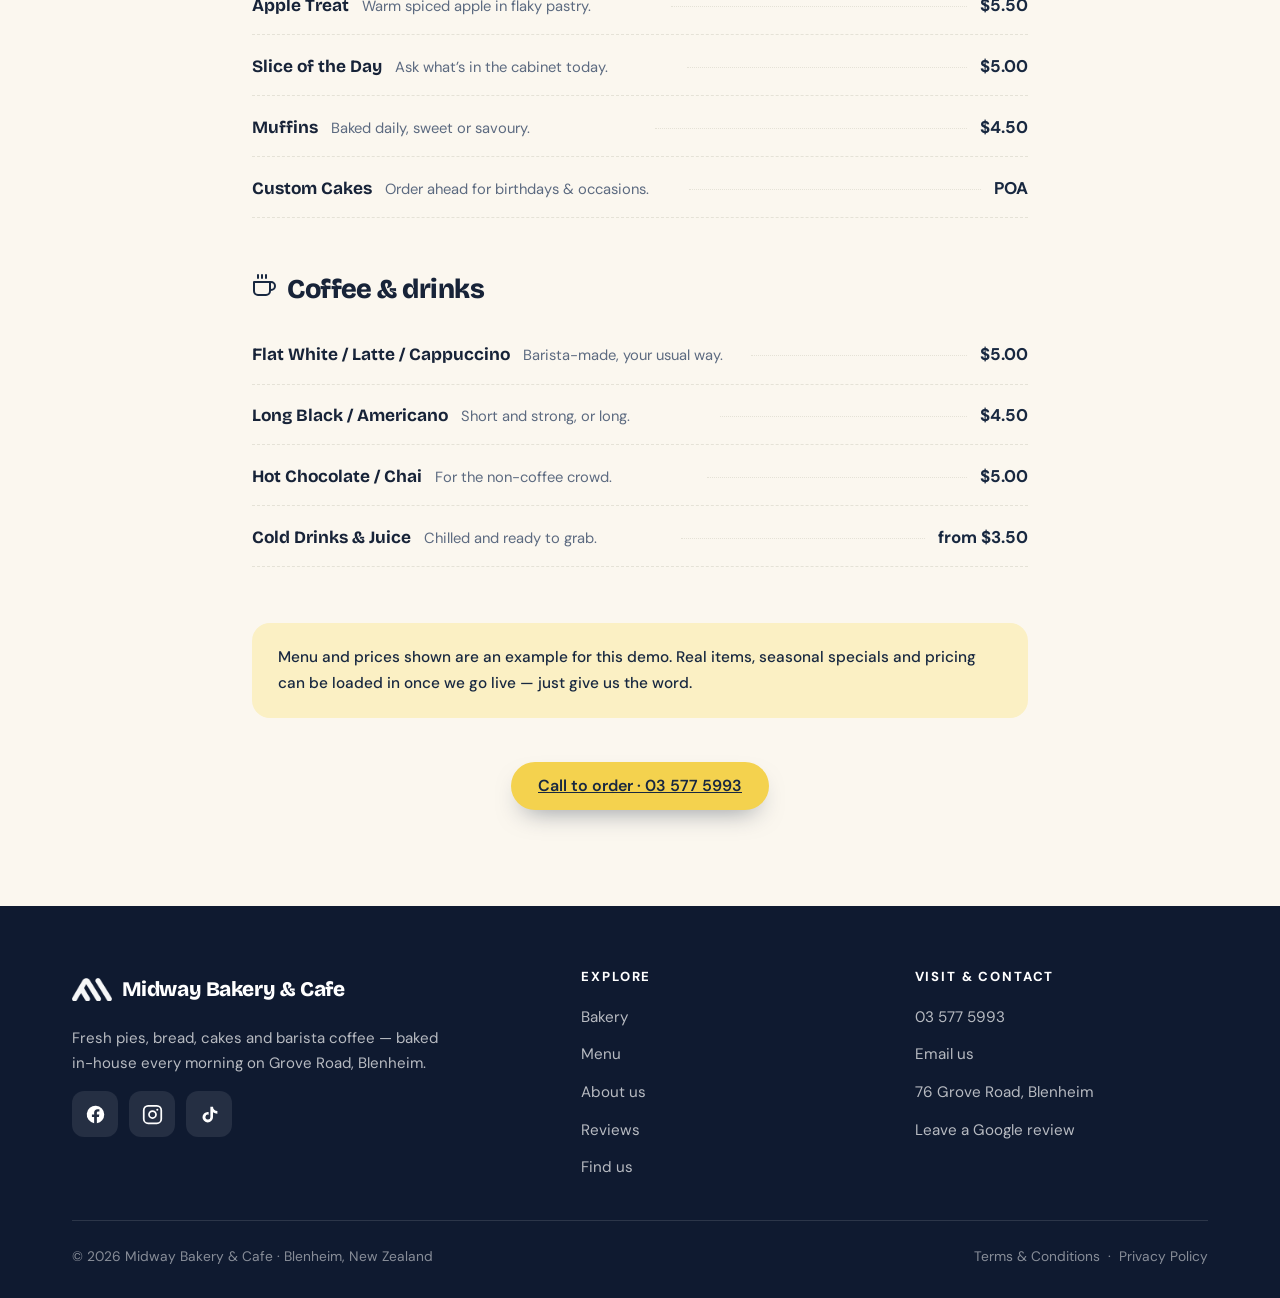
==== commit dfa96d72: "Backup sync: full site source and images Co-Authored-By: Claude Fable 5 <noreply@anthropic.com>" ====
--- a/menu.html
+++ b/menu.html
@@ -14,14 +14,14 @@
 <body>
 
 <div id="intro">
-  <div class="intro-mark">Midway <span>Bakery &amp; Cafe</span></div>
+  <img class="intro-logo" src="img/logo-white.png" alt="Midway Bakery & Cafe">
   <div class="intro-bar"></div>
 </div>
 
 <header class="nav">
   <div class="container nav-inner">
     <a href="index.html" class="brand">
-      <span class="dot"><svg viewBox="0 0 24 24" fill="none" stroke="currentColor" stroke-width="2" stroke-linecap="round" stroke-linejoin="round"><path d="M4 16c0-5 3.5-8 8-8s8 3 8 8"/><path d="M3 20h18"/><circle cx="12" cy="6" r="1.6" fill="currentColor" stroke="none"/></svg></span>
+      <img class="brand-logo" src="img/logo-mark.png" alt="Midway Bakery & Cafe logo">
       <span>Midway<small>Bakery &amp; Cafe · Blenheim</small></span>
     </a>
     <nav>
@@ -118,7 +118,7 @@
     <div class="footer-grid">
       <div>
         <div class="brand" style="font-size:1.3rem">
-          <span class="dot"><svg viewBox="0 0 24 24" fill="none" stroke="currentColor" stroke-width="2" stroke-linecap="round" stroke-linejoin="round"><path d="M4 16c0-5 3.5-8 8-8s8 3 8 8"/><path d="M3 20h18"/><circle cx="12" cy="6" r="1.6" fill="currentColor" stroke="none"/></svg></span>
+          <img class="brand-logo" src="img/logo-mark-white.png" alt="Midway Bakery & Cafe logo">
           <span>Midway Bakery &amp; Cafe</span>
         </div>
         <p>Fresh pies, bread, cakes and barista coffee — baked in-house every morning on Grove Road, Blenheim.</p>
--- a/styles.css
+++ b/styles.css
@@ -1,20 +1,20 @@
 /* ===== Midway Bakery & Cafe — shared styles (Fresh / warm bakery) ===== */
 :root{
-  --espresso:#241a12;
-  --espresso-2:#31241a;
-  --cream:#fbf6ee;
-  --bone:#f2e8d8;
+  --espresso:#182840;
+  --espresso-2:#22375a;
+  --cream:#fbf7ef;
+  --bone:#f2eddf;
   --card:#ffffff;
-  --ink:#2a2119;
-  --muted:#6f6151;
-  --line:#e7dcc8;
-  --amber:#c77d24;
-  --amber-deep:#a9631a;
-  --amber-soft:#f6e6cf;
+  --ink:#172338;
+  --muted:#5c6a80;
+  --line:#e5e2d7;
+  --amber:#f4d24e;
+  --amber-deep:#182840;
+  --amber-soft:#fbf0c4;
   --radius:18px;
   --radius-sm:12px;
-  --shadow:0 18px 40px -22px rgba(48,32,14,.45);
-  --shadow-lg:0 30px 70px -30px rgba(48,32,14,.55);
+  --shadow:0 18px 40px -22px rgba(16,26,45,.42);
+  --shadow-lg:0 30px 70px -30px rgba(16,26,45,.5);
   --maxw:1180px;
   --font-head:"Bricolage Grotesque",Georgia,serif;
   --font-body:"DM Sans",system-ui,sans-serif;
@@ -57,8 +57,8 @@
   min-height:48px;line-height:1;white-space:nowrap;
 }
 .btn svg{width:19px;height:19px;flex:none}
-.btn-primary{background:var(--amber);color:#fff;box-shadow:0 12px 26px -12px rgba(199,125,36,.9)}
-.btn-primary:hover{background:var(--amber-deep);transform:translateY(-2px)}
+.btn-primary{background:var(--amber);color:var(--espresso);box-shadow:0 12px 26px -12px rgba(24,40,64,.5)}
+.btn-primary:hover{background:var(--amber-deep);color:#fff;transform:translateY(-2px)}
 .btn-ghost{background:transparent;color:#fff;border-color:rgba(255,255,255,.55)}
 .btn-ghost:hover{background:rgba(255,255,255,.12);transform:translateY(-2px)}
 .btn-dark{background:var(--espresso);color:#fff}
@@ -79,6 +79,9 @@
   animation:introUp .9s .1s ease forwards;
 }
 .intro-mark span{color:var(--amber)}
+.intro-logo{width:min(240px,60vw);height:auto;opacity:0;transform:translateY(14px) scale(.97);animation:introUp .9s .1s ease forwards}
+.brand-logo{width:42px;height:42px;object-fit:contain;flex:none}
+.footer .brand-logo{width:40px;height:40px}
 .intro-bar{width:0;height:3px;background:var(--amber);border-radius:3px;animation:introBar 1.1s .25s ease forwards}
 @keyframes introUp{to{opacity:1;transform:none}}
 @keyframes introBar{to{width:180px}}
@@ -113,9 +116,9 @@
 .hero-slide{position:absolute;inset:0;background-size:cover;background-position:center;opacity:0;transition:opacity 1.4s ease;transform:scale(1.06);filter:saturate(.92) contrast(1.03)}
 .hero-slide.active{opacity:1;animation:heroZoom 7s linear forwards}
 @keyframes heroZoom{from{transform:scale(1.03)}to{transform:scale(1.12)}}
-.hero::after{content:"";position:absolute;inset:0;background:linear-gradient(180deg,rgba(36,26,18,.55) 0%,rgba(36,26,18,.62) 55%,rgba(36,26,18,.8) 100%);z-index:1}
+.hero::after{content:"";position:absolute;inset:0;background:linear-gradient(180deg,rgba(20,32,54,.55) 0%,rgba(20,32,54,.62) 55%,rgba(20,32,54,.86) 100%);z-index:1}
 .hero-inner{position:relative;z-index:2;color:#fff;padding:120px 0 80px;max-width:760px}
-.hero .eyebrow{color:#f4d8a8}
+.hero .eyebrow{color:#f4d24e}
 .hero .eyebrow::before{background:var(--amber)}
 .hero h1{font-size:clamp(2.4rem,6.2vw,4.4rem);color:#fff;margin-bottom:1.1rem}
 .hero p.sub{font-size:clamp(1.05rem,2.4vw,1.25rem);color:rgba(255,255,255,.9);max-width:54ch;margin-bottom:1.9rem}
@@ -134,7 +137,7 @@
 .trust{background:var(--espresso);color:#fff;padding:0}
 .trust-grid{display:grid;grid-template-columns:repeat(3,1fr);gap:1px;background:rgba(255,255,255,.1)}
 .trust-item{background:var(--espresso);padding:34px 26px;display:flex;gap:1rem;align-items:flex-start}
-.trust-item .ic{width:44px;height:44px;border-radius:12px;background:rgba(199,125,36,.18);display:grid;place-items:center;color:var(--amber);flex:none}
+.trust-item .ic{width:44px;height:44px;border-radius:12px;background:rgba(244,210,78,.20);display:grid;place-items:center;color:var(--amber);flex:none}
 .trust-item .ic svg{width:23px;height:23px}
 .trust-item h3{font-family:var(--font-body);font-size:1.02rem;font-weight:700;margin-bottom:.25rem;color:#fff}
 .trust-item p{font-size:.9rem;color:rgba(255,255,255,.7);margin:0}
@@ -202,14 +205,14 @@
 .contact .lead{color:rgba(255,255,255,.78)}
 .info-rows{list-style:none;padding:0;margin:1.7rem 0 0;display:grid;gap:1.1rem}
 .info-rows li{display:flex;gap:1rem;align-items:flex-start}
-.info-rows .ic{width:44px;height:44px;border-radius:12px;background:rgba(199,125,36,.18);color:var(--amber);display:grid;place-items:center;flex:none}
+.info-rows .ic{width:44px;height:44px;border-radius:12px;background:rgba(244,210,78,.20);color:var(--amber);display:grid;place-items:center;flex:none}
 .info-rows .ic svg{width:21px;height:21px}
 .info-rows b{display:block;font-size:.78rem;letter-spacing:.12em;text-transform:uppercase;color:rgba(255,255,255,.55);margin-bottom:2px;font-weight:700}
 .info-rows a,.info-rows span{color:#fff;font-weight:500}
 .info-rows a:hover{color:var(--amber)}
 .socials{display:flex;gap:.7rem;margin-top:1.7rem}
 .socials a{width:46px;height:46px;border-radius:12px;background:rgba(255,255,255,.09);display:grid;place-items:center;color:#fff;transition:background .2s,transform .2s,color .2s}
-.socials a:hover{background:var(--amber);transform:translateY(-3px)}
+.socials a:hover{background:var(--amber);color:var(--espresso);transform:translateY(-3px)}
 .socials svg{width:21px;height:21px}
 .contact-card{background:rgba(255,255,255,.06);border:1px solid rgba(255,255,255,.14);border-radius:var(--radius);padding:36px}
 .contact-card h3{color:#fff;font-size:1.4rem;margin-bottom:.5rem}
@@ -224,7 +227,7 @@
 .map-wrap iframe{width:100%;height:420px;border:0;border-radius:var(--radius);box-shadow:var(--shadow);filter:saturate(.95)}
 
 /* ---- footer ---- */
-.footer{background:#1c140d;color:rgba(255,255,255,.7);padding:64px 0 30px}
+.footer{background:#0f1a30;color:rgba(255,255,255,.7);padding:64px 0 30px}
 .footer-grid{display:grid;grid-template-columns:1.6fr 1fr 1fr;gap:40px;margin-bottom:40px}
 .footer .brand{color:#fff;margin-bottom:1rem}
 .footer p{font-size:.94rem;max-width:38ch}
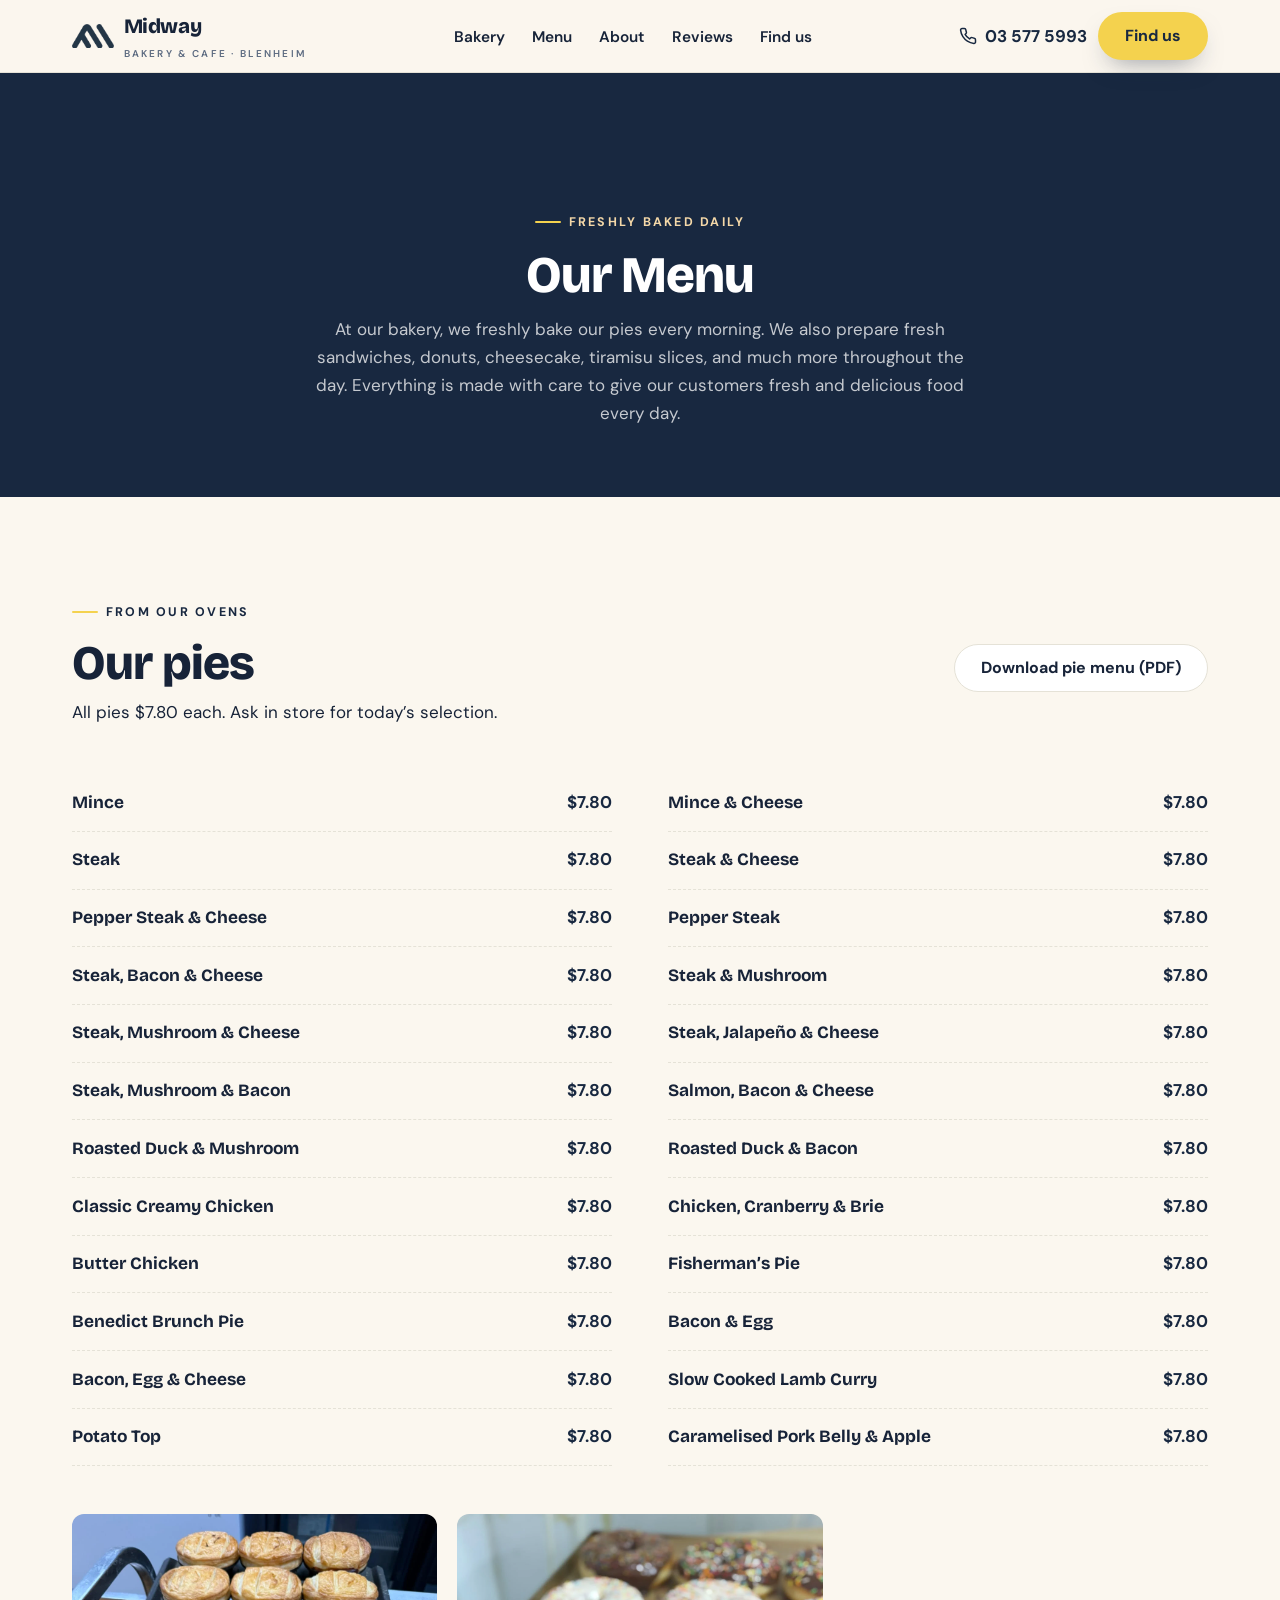
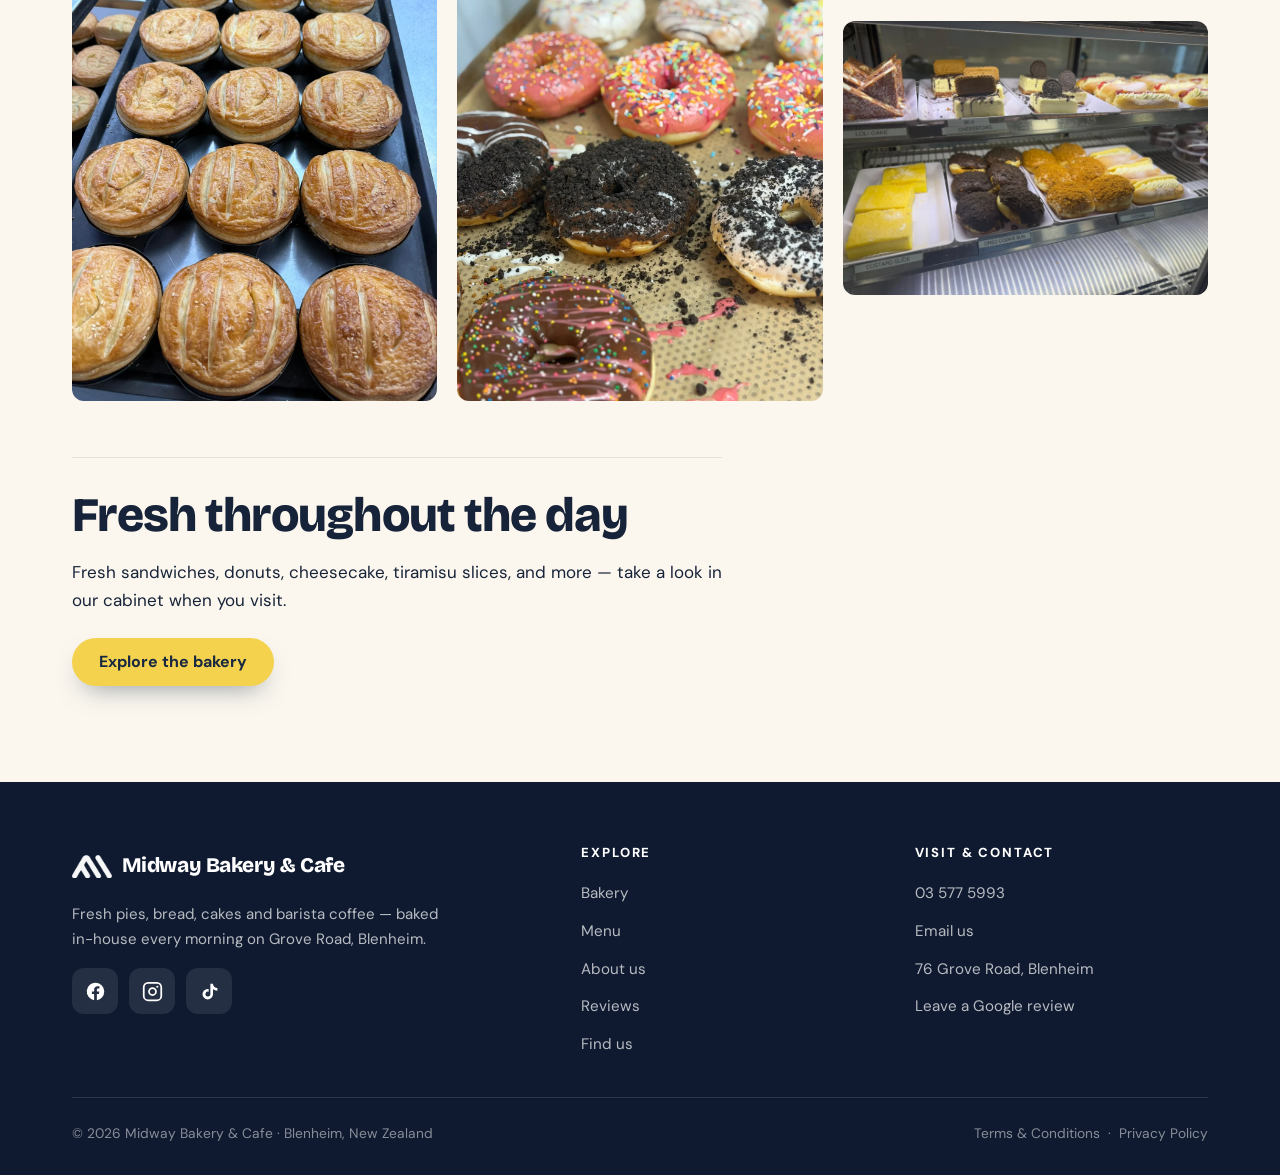
==== commit edfcdd3c: "Add owner photos and complete Midway pie menu" ====
--- a/menu.html
+++ b/menu.html
@@ -51,67 +51,41 @@
   </ul>
 </div>
 
-<section class="page-hero">
-  <div class="container">
-    <span class="eyebrow" style="display:inline-flex;color:#f4d8a8">Freshly baked daily</span>
-    <h1>The Midway menu</h1>
-    <p>A taste of what&rsquo;s in the cabinet on Grove Road. Baking changes with the day and the season — pop in or call ahead to see what&rsquo;s fresh. Prices below are an example guide for the demo.</p>
-  </div>
-</section>
-
-<section class="section bg-cream">
-  <div class="container prose">
-
-    <div class="menu-cat">
-      <h2><span class="ic"><svg viewBox="0 0 24 24" fill="none" stroke="currentColor" stroke-width="2" stroke-linecap="round" stroke-linejoin="round"><path d="M4 13a8 8 0 0 1 16 0"/><path d="M2 13h20"/><path d="M6 17h12"/></svg></span>Pies &amp; savouries</h2>
-      <div class="menu-list">
-        <div class="menu-item"><span class="name">Mince &amp; Cheese Pie</span><span class="desc">The classic — flaky pastry, proper filling.</span><span class="dots"></span><span class="price">$6.50</span></div>
-        <div class="menu-item"><span class="name">Steak &amp; Cheese Pie</span><span class="desc">Chunky steak and melted cheese.</span><span class="dots"></span><span class="price">$7.00</span></div>
-        <div class="menu-item"><span class="name">Butter Chicken Pie</span><span class="desc">A local favourite, packed with filling.</span><span class="dots"></span><span class="price">$7.00</span></div>
-        <div class="menu-item"><span class="name">Steak, Cheese &amp; Jalapeño</span><span class="desc">With a bit of a kick.</span><span class="dots"></span><span class="price">$7.50</span></div>
-        <div class="menu-item"><span class="name">Egg Benedict Pie</span><span class="desc">Bacon, spinach, egg &amp; hollandaise baked in.</span><span class="dots"></span><span class="price">$7.50</span></div>
-        <div class="menu-item"><span class="name">Sausage Roll</span><span class="desc">Golden, flaky and fresh from the oven.</span><span class="dots"></span><span class="price">$5.50</span></div>
-      </div>
-    </div>
-
-    <div class="menu-cat">
-      <h2><span class="ic"><svg viewBox="0 0 24 24" fill="none" stroke="currentColor" stroke-width="2" stroke-linecap="round" stroke-linejoin="round"><path d="M4 11c0-3 3-5 8-5s8 2 8 5-3 5-8 5-8-2-8-5z"/><path d="M4 11v3c0 3 3 5 8 5s8-2 8-5v-3"/></svg></span>Bread &amp; rolls</h2>
-      <div class="menu-list">
-        <div class="menu-item"><span class="name">Sourdough Loaf</span><span class="desc">Baked fresh each morning.</span><span class="dots"></span><span class="price">$8.00</span></div>
-        <div class="menu-item"><span class="name">White / Wholegrain Loaf</span><span class="desc">Sliced or whole.</span><span class="dots"></span><span class="price">$6.00</span></div>
-        <div class="menu-item"><span class="name">Filled Roll</span><span class="desc">Fresh crusty roll with your choice of fillings.</span><span class="dots"></span><span class="price">$9.50</span></div>
-        <div class="menu-item"><span class="name">Toasted Sandwich</span><span class="desc">Made to order, hot off the press.</span><span class="dots"></span><span class="price">$9.00</span></div>
-      </div>
-    </div>
-
-    <div class="menu-cat">
-      <h2><span class="ic"><svg viewBox="0 0 24 24" fill="none" stroke="currentColor" stroke-width="2" stroke-linecap="round" stroke-linejoin="round"><path d="M4 21v-7a8 8 0 0 1 16 0v7"/><path d="M2 21h20"/><path d="M12 3v3"/></svg></span>Sweet treats &amp; cakes</h2>
-      <div class="menu-list">
-        <div class="menu-item"><span class="name">Cream Donut</span><span class="desc">Fresh cream &amp; jam — a Midway favourite.</span><span class="dots"></span><span class="price">$5.00</span></div>
-        <div class="menu-item"><span class="name">Apple Treat</span><span class="desc">Warm spiced apple in flaky pastry.</span><span class="dots"></span><span class="price">$5.50</span></div>
-        <div class="menu-item"><span class="name">Slice of the Day</span><span class="desc">Ask what&rsquo;s in the cabinet today.</span><span class="dots"></span><span class="price">$5.00</span></div>
-        <div class="menu-item"><span class="name">Muffins</span><span class="desc">Baked daily, sweet or savoury.</span><span class="dots"></span><span class="price">$4.50</span></div>
-        <div class="menu-item"><span class="name">Custom Cakes</span><span class="desc">Order ahead for birthdays &amp; occasions.</span><span class="dots"></span><span class="price">POA</span></div>
-      </div>
-    </div>
-
-    <div class="menu-cat">
-      <h2><span class="ic"><svg viewBox="0 0 24 24" fill="none" stroke="currentColor" stroke-width="2" stroke-linecap="round" stroke-linejoin="round"><path d="M18 8h1a4 4 0 0 1 0 8h-1"/><path d="M2 8h16v9a4 4 0 0 1-4 4H6a4 4 0 0 1-4-4V8z"/><path d="M6 1v3M10 1v3M14 1v3"/></svg></span>Coffee &amp; drinks</h2>
-      <div class="menu-list">
-        <div class="menu-item"><span class="name">Flat White / Latte / Cappuccino</span><span class="desc">Barista-made, your usual way.</span><span class="dots"></span><span class="price">$5.00</span></div>
-        <div class="menu-item"><span class="name">Long Black / Americano</span><span class="desc">Short and strong, or long.</span><span class="dots"></span><span class="price">$4.50</span></div>
-        <div class="menu-item"><span class="name">Hot Chocolate / Chai</span><span class="desc">For the non-coffee crowd.</span><span class="dots"></span><span class="price">$5.00</span></div>
-        <div class="menu-item"><span class="name">Cold Drinks &amp; Juice</span><span class="desc">Chilled and ready to grab.</span><span class="dots"></span><span class="price">from $3.50</span></div>
-      </div>
-    </div>
-
-    <div class="menu-note">Menu and prices shown are an example for this demo. Real items, seasonal specials and pricing can be loaded in once we go live — just give us the word.</div>
-
-    <div style="text-align:center;margin-top:44px">
-      <a href="tel:+6435775993" class="btn btn-primary">Call to order · 03 577 5993</a>
-    </div>
-  </div>
-</section>
+<main>
+<section class="page-hero"><div class="container">
+<span class="eyebrow" style="display:inline-flex;color:#f4d8a8">Freshly baked daily</span>
+<h1>Our Menu</h1>
+<p>At our bakery, we freshly bake our pies every morning. We also prepare fresh sandwiches, donuts, cheesecake, tiramisu slices, and much more throughout the day. Everything is made with care to give our customers fresh and delicious food every day.</p>
+</div></section>
+<section class="section bg-cream"><div class="container">
+<div class="menu-intro"><div><span class="eyebrow">From our ovens</span><h2>Our pies</h2><p>All pies $7.80 each. Ask in store for today’s selection.</p></div><a class="btn btn-outline" href="downloads/pie-menu.pdf" download>Download pie menu (PDF)</a></div>
+<div class="pie-menu"><div class="menu-item"><span class="name">Mince</span><span class="price">$7.80</span></div>
+<div class="menu-item"><span class="name">Mince &amp; Cheese</span><span class="price">$7.80</span></div>
+<div class="menu-item"><span class="name">Steak</span><span class="price">$7.80</span></div>
+<div class="menu-item"><span class="name">Steak &amp; Cheese</span><span class="price">$7.80</span></div>
+<div class="menu-item"><span class="name">Pepper Steak &amp; Cheese</span><span class="price">$7.80</span></div>
+<div class="menu-item"><span class="name">Pepper Steak</span><span class="price">$7.80</span></div>
+<div class="menu-item"><span class="name">Steak, Bacon &amp; Cheese</span><span class="price">$7.80</span></div>
+<div class="menu-item"><span class="name">Steak &amp; Mushroom</span><span class="price">$7.80</span></div>
+<div class="menu-item"><span class="name">Steak, Mushroom &amp; Cheese</span><span class="price">$7.80</span></div>
+<div class="menu-item"><span class="name">Steak, Jalapeño &amp; Cheese</span><span class="price">$7.80</span></div>
+<div class="menu-item"><span class="name">Steak, Mushroom &amp; Bacon</span><span class="price">$7.80</span></div>
+<div class="menu-item"><span class="name">Salmon, Bacon &amp; Cheese</span><span class="price">$7.80</span></div>
+<div class="menu-item"><span class="name">Roasted Duck &amp; Mushroom</span><span class="price">$7.80</span></div>
+<div class="menu-item"><span class="name">Roasted Duck &amp; Bacon</span><span class="price">$7.80</span></div>
+<div class="menu-item"><span class="name">Classic Creamy Chicken</span><span class="price">$7.80</span></div>
+<div class="menu-item"><span class="name">Chicken, Cranberry &amp; Brie</span><span class="price">$7.80</span></div>
+<div class="menu-item"><span class="name">Butter Chicken</span><span class="price">$7.80</span></div>
+<div class="menu-item"><span class="name">Fisherman’s Pie</span><span class="price">$7.80</span></div>
+<div class="menu-item"><span class="name">Benedict Brunch Pie</span><span class="price">$7.80</span></div>
+<div class="menu-item"><span class="name">Bacon &amp; Egg</span><span class="price">$7.80</span></div>
+<div class="menu-item"><span class="name">Bacon, Egg &amp; Cheese</span><span class="price">$7.80</span></div>
+<div class="menu-item"><span class="name">Slow Cooked Lamb Curry</span><span class="price">$7.80</span></div>
+<div class="menu-item"><span class="name">Potato Top</span><span class="price">$7.80</span></div>
+<div class="menu-item"><span class="name">Caramelised Pork Belly &amp; Apple</span><span class="price">$7.80</span></div></div>
+<div class="menu-photo-strip"><img src="img/supplied/bakery-11.webp" alt="Freshly baked pies on a tray" width="1200" height="1600" loading="lazy"><img src="img/supplied/bakery-13.webp" alt="Decorated donuts in the bakery cabinet" width="1200" height="1600" loading="lazy"><img src="img/supplied/bakery-09.webp" alt="Cakes and slices in the display cabinet" width="1600" height="1200" loading="lazy"></div><div class="menu-fresh"><h2>Fresh throughout the day</h2><p>Fresh sandwiches, donuts, cheesecake, tiramisu slices, and more — take a look in our cabinet when you visit.</p><a class="btn btn-primary" href="index.html#gallery">Explore the bakery</a></div>
+</div></section>
+</main>
 
 <footer class="footer">
   <div class="container">
--- a/styles.css
+++ b/styles.css
@@ -299,3 +299,18 @@
   .reveal{transition:none;opacity:1;transform:none}
   html{scroll-behavior:auto}
 }
+
+/* Owner-supplied menu and photographs */
+.menu-intro{display:flex;justify-content:space-between;align-items:center;gap:24px;margin-bottom:32px}
+.pie-menu{display:grid;grid-template-columns:1fr 1fr;column-gap:56px}
+.pie-menu .menu-item{justify-content:space-between;flex-wrap:nowrap;gap:20px}
+.pie-menu .menu-item .name{white-space:normal}
+.menu-fresh{margin-top:56px;padding-top:32px;border-top:1px solid var(--line);max-width:650px}
+.menu-fresh p{margin:16px 0 24px}
+.bakery-gallery{columns:3;column-gap:20px;margin-top:32px}
+.bakery-gallery a{display:block;break-inside:avoid;margin-bottom:20px;border-radius:12px;overflow:hidden}
+.bakery-gallery img{display:block;width:100%;height:auto;transition:transform .25s}
+.bakery-gallery a:hover img{transform:scale(1.025)}
+@media(max-width:700px){.pie-menu{grid-template-columns:1fr}.menu-intro{align-items:flex-start;flex-direction:column}.bakery-gallery{columns:2;column-gap:12px}.bakery-gallery a{margin-bottom:12px}}
+
+.menu-photo-strip{display:grid;grid-template-columns:repeat(3,1fr);gap:20px;align-items:center;margin-top:48px}.menu-photo-strip img{width:100%;height:auto;border-radius:12px}@media(max-width:600px){.menu-photo-strip{gap:10px}}
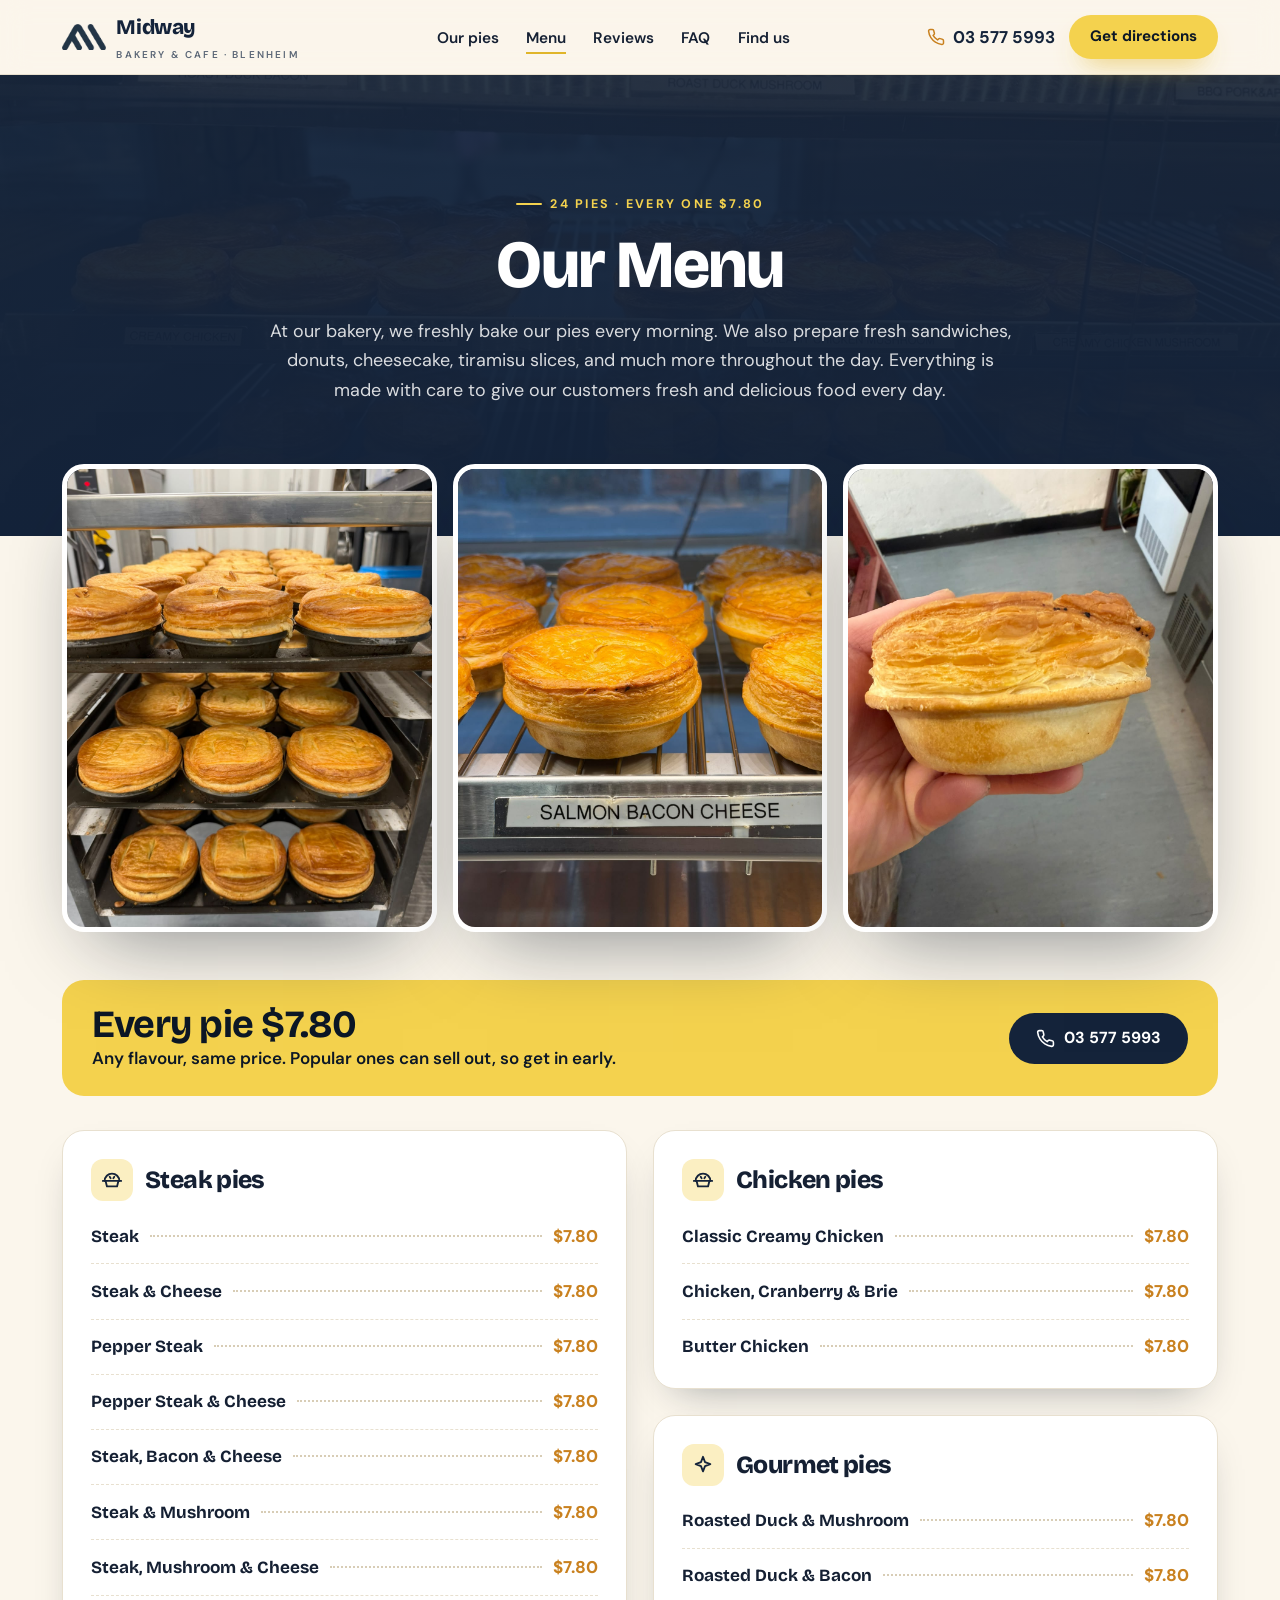
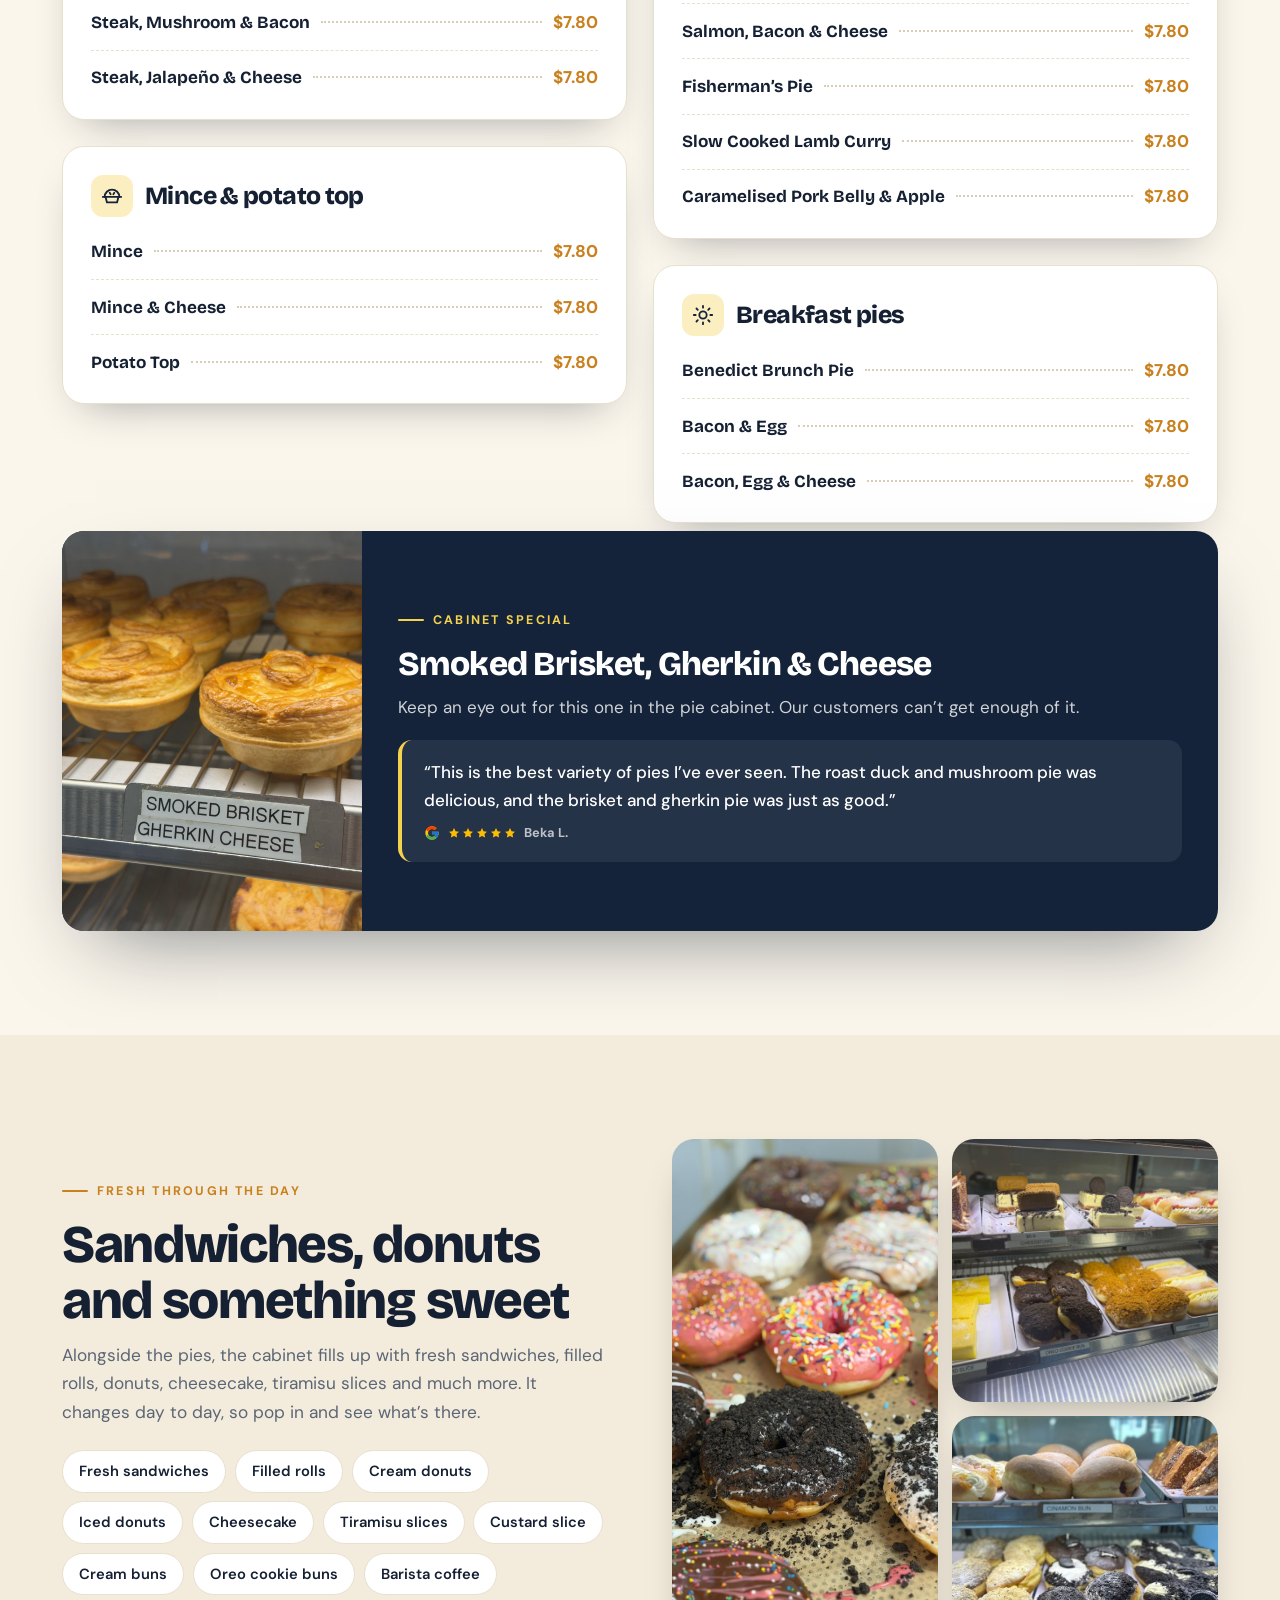
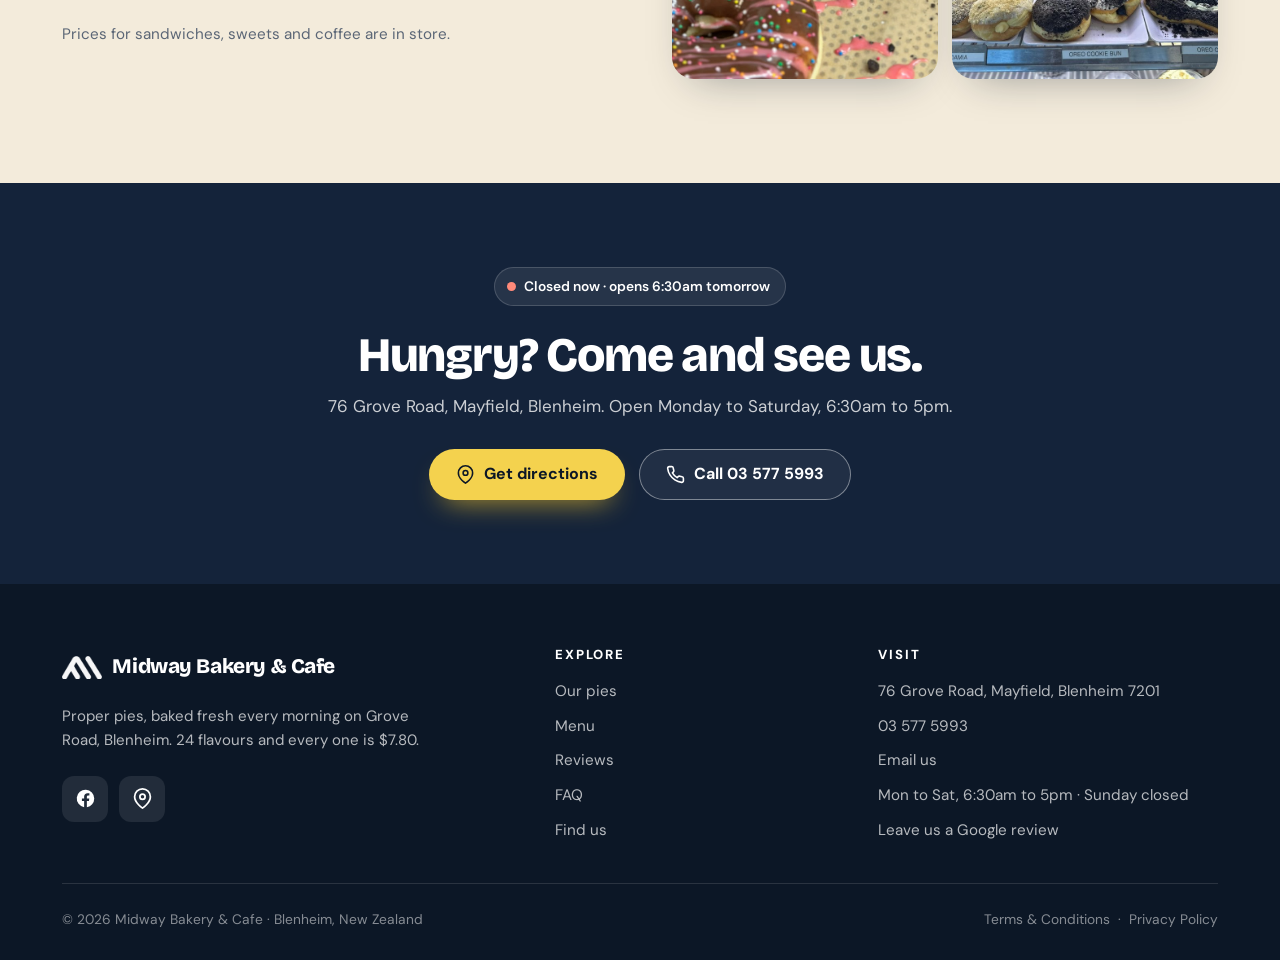
==== commit 62bfc24e: "Rebuild Midway demo around pies, real menu and Google reviews Johnny said the demo did not reflect h" ====
--- a/menu.html
+++ b/menu.html
@@ -3,122 +3,188 @@
 <head>
 <meta charset="UTF-8">
 <meta name="viewport" content="width=device-width, initial-scale=1">
-<title>Menu | Midway Bakery &amp; Cafe, Blenheim</title>
-<meta name="description" content="The Midway Bakery &amp; Cafe menu — pies, sourdough &amp; bread, cakes and sweet treats, filled rolls, and barista coffee. Baked fresh daily on Grove Road, Blenheim.">
+<title>Our Menu | Midway Bakery &amp; Cafe, Blenheim: 24 Pies, $7.80 Each</title>
+<meta name="description" content="The Midway pie menu: 24 flavours baked fresh every morning, every pie $7.80. Steak, mince, chicken, gourmet and breakfast pies, plus sandwiches, donuts and sweets. Grove Road, Blenheim.">
+<meta name="theme-color" content="#14233a">
+<meta property="og:title" content="Our Menu | Midway Bakery &amp; Cafe, Blenheim: 24 Pies, $7.80 Each">
+<meta property="og:description" content="The Midway pie menu: 24 flavours baked fresh every morning, every pie $7.80. Steak, mince, chicken, gourmet and breakfast pies, plus sandwiches, donuts and sweets. Grove Road, Blenheim.">
+<meta property="og:type" content="website">
+<meta property="og:locale" content="en_NZ">
+<meta property="og:site_name" content="Midway Bakery &amp; Cafe">
+<meta property="og:image" content="https://midway-bakery-cafe-demo.vercel.app/img/pies-rack.jpg">
+<meta name="twitter:card" content="summary_large_image">
 <link rel="icon" href="favicon.svg" type="image/svg+xml">
 <link rel="preconnect" href="https://fonts.googleapis.com">
 <link rel="preconnect" href="https://fonts.gstatic.com" crossorigin>
-<link href="https://fonts.googleapis.com/css2?family=Bricolage+Grotesque:opsz,wght@12..96,600;12..96,700;12..96,800&family=DM+Sans:opsz,wght@9..40,400;9..40,500;9..40,600;9..40,700&display=swap" rel="stylesheet">
+<link href="https://fonts.googleapis.com/css2?family=Bricolage+Grotesque:opsz,wght@12..96,600;12..96,700;12..96,800&family=DM+Sans:opsz,wght@9..40,400;9..40,500;9..40,600;9..40,700;9..40,800&display=swap" rel="stylesheet">
 <link rel="stylesheet" href="styles.css">
+<script>try{if(sessionStorage.getItem("mw-intro"))document.documentElement.classList.add("no-intro")}catch(e){}</script>
+<script type="application/ld+json">{"@context":"https://schema.org","@type":"Menu","name":"Midway Bakery & Cafe pie menu","url":"https://midway-bakery-cafe-demo.vercel.app/menu.html","inLanguage":"en-NZ","hasMenuSection":[{"@type":"MenuSection","name":"Steak pies","hasMenuItem":[{"@type":"MenuItem","name":"Steak","offers":{"@type":"Offer","price":"7.80","priceCurrency":"NZD"}},{"@type":"MenuItem","name":"Steak & Cheese","offers":{"@type":"Offer","price":"7.80","priceCurrency":"NZD"}},{"@type":"MenuItem","name":"Pepper Steak","offers":{"@type":"Offer","price":"7.80","priceCurrency":"NZD"}},{"@type":"MenuItem","name":"Pepper Steak & Cheese","offers":{"@type":"Offer","price":"7.80","priceCurrency":"NZD"}},{"@type":"MenuItem","name":"Steak, Bacon & Cheese","offers":{"@type":"Offer","price":"7.80","priceCurrency":"NZD"}},{"@type":"MenuItem","name":"Steak & Mushroom","offers":{"@type":"Offer","price":"7.80","priceCurrency":"NZD"}},{"@type":"MenuItem","name":"Steak, Mushroom & Cheese","offers":{"@type":"Offer","price":"7.80","priceCurrency":"NZD"}},{"@type":"MenuItem","name":"Steak, Mushroom & Bacon","offers":{"@type":"Offer","price":"7.80","priceCurrency":"NZD"}},{"@type":"MenuItem","name":"Steak, Jalapeño & Cheese","offers":{"@type":"Offer","price":"7.80","priceCurrency":"NZD"}}]},{"@type":"MenuSection","name":"Mince & potato top","hasMenuItem":[{"@type":"MenuItem","name":"Mince","offers":{"@type":"Offer","price":"7.80","priceCurrency":"NZD"}},{"@type":"MenuItem","name":"Mince & Cheese","offers":{"@type":"Offer","price":"7.80","priceCurrency":"NZD"}},{"@type":"MenuItem","name":"Potato Top","offers":{"@type":"Offer","price":"7.80","priceCurrency":"NZD"}}]},{"@type":"MenuSection","name":"Chicken pies","hasMenuItem":[{"@type":"MenuItem","name":"Classic Creamy Chicken","offers":{"@type":"Offer","price":"7.80","priceCurrency":"NZD"}},{"@type":"MenuItem","name":"Chicken, Cranberry & Brie","offers":{"@type":"Offer","price":"7.80","priceCurrency":"NZD"}},{"@type":"MenuItem","name":"Butter Chicken","offers":{"@type":"Offer","price":"7.80","priceCurrency":"NZD"}}]},{"@type":"MenuSection","name":"Gourmet pies","hasMenuItem":[{"@type":"MenuItem","name":"Roasted Duck & Mushroom","offers":{"@type":"Offer","price":"7.80","priceCurrency":"NZD"}},{"@type":"MenuItem","name":"Roasted Duck & Bacon","offers":{"@type":"Offer","price":"7.80","priceCurrency":"NZD"}},{"@type":"MenuItem","name":"Salmon, Bacon & Cheese","offers":{"@type":"Offer","price":"7.80","priceCurrency":"NZD"}},{"@type":"MenuItem","name":"Fisherman’s Pie","offers":{"@type":"Offer","price":"7.80","priceCurrency":"NZD"}},{"@type":"MenuItem","name":"Slow Cooked Lamb Curry","offers":{"@type":"Offer","price":"7.80","priceCurrency":"NZD"}},{"@type":"MenuItem","name":"Caramelised Pork Belly & Apple","offers":{"@type":"Offer","price":"7.80","priceCurrency":"NZD"}}]},{"@type":"MenuSection","name":"Breakfast pies","hasMenuItem":[{"@type":"MenuItem","name":"Benedict Brunch Pie","offers":{"@type":"Offer","price":"7.80","priceCurrency":"NZD"}},{"@type":"MenuItem","name":"Bacon & Egg","offers":{"@type":"Offer","price":"7.80","priceCurrency":"NZD"}},{"@type":"MenuItem","name":"Bacon, Egg & Cheese","offers":{"@type":"Offer","price":"7.80","priceCurrency":"NZD"}}]}]}</script>
 </head>
 <body>
-
+<svg width="0" height="0" style="position:absolute" aria-hidden="true" focusable="false">
+  <symbol id="i-google" viewBox="0 0 48 48"><path fill="#FFC107" d="M43.6 20.1H42V20H24v8h11.3C33.7 32.7 29.2 36 24 36c-6.6 0-12-5.4-12-12s5.4-12 12-12c3.1 0 5.8 1.2 8 3l5.7-5.7C34 6.1 29.3 4 24 4 13 4 4 13 4 24s9 20 20 20 20-9 20-20c0-1.3-.1-2.6-.4-3.9z"/><path fill="#FF3D00" d="M6.3 14.7l6.6 4.8C14.7 15.1 19 12 24 12c3.1 0 5.8 1.2 8 3l5.7-5.7C34 6.1 29.3 4 24 4 16.3 4 9.7 8.3 6.3 14.7z"/><path fill="#4CAF50" d="M24 44c5.2 0 9.9-2 13.4-5.2l-6.2-5.2c-2 1.5-4.5 2.4-7.2 2.4-5.2 0-9.6-3.3-11.3-8l-6.5 5C9.5 39.6 16.2 44 24 44z"/><path fill="#1976D2" d="M43.6 20.1H42V20H24v8h11.3c-.8 2.2-2.2 4.2-4.1 5.6l6.2 5.2C37 39.2 44 34 44 24c0-1.3-.1-2.6-.4-3.9z"/></symbol>
+  <symbol id="i-star" viewBox="0 0 24 24"><path fill="currentColor" d="M12 2l3.09 6.26L22 9.27l-5 4.87 1.18 6.88L12 17.77l-6.18 3.25L7 14.14l-5-4.87 6.91-1.01L12 2z"/></symbol>
+  <symbol id="i-phone" viewBox="0 0 24 24"><path fill="none" stroke="currentColor" stroke-width="2" stroke-linecap="round" stroke-linejoin="round" d="M22 16.92v3a2 2 0 0 1-2.18 2 19.79 19.79 0 0 1-8.63-3.07 19.5 19.5 0 0 1-6-6 19.79 19.79 0 0 1-3.07-8.67A2 2 0 0 1 4.11 2h3a2 2 0 0 1 2 1.72c.13.96.36 1.9.7 2.81a2 2 0 0 1-.45 2.11L8.09 9.91a16 16 0 0 0 6 6l1.27-1.27a2 2 0 0 1 2.11-.45c.9.34 1.85.57 2.81.7A2 2 0 0 1 22 16.92z"/></symbol>
+  <symbol id="i-pin" viewBox="0 0 24 24"><g fill="none" stroke="currentColor" stroke-width="2" stroke-linecap="round" stroke-linejoin="round"><path d="M21 10c0 7-9 13-9 13s-9-6-9-13a9 9 0 0 1 18 0z"/><circle cx="12" cy="10" r="3"/></g></symbol>
+  <symbol id="i-pie" viewBox="0 0 24 24"><g fill="none" stroke="currentColor" stroke-width="2" stroke-linecap="round" stroke-linejoin="round"><path d="M4 13a8 8 0 0 1 16 0"/><path d="M2 13h20"/><path d="M5 13l1.5 6h11L19 13"/><path d="M9.5 8.5l1 1.5M14.5 8.5l-1 1.5"/></g></symbol>
+  <symbol id="i-sun" viewBox="0 0 24 24"><g fill="none" stroke="currentColor" stroke-width="2" stroke-linecap="round"><circle cx="12" cy="12" r="4"/><path d="M12 2v2M12 20v2M4.9 4.9l1.4 1.4M17.7 17.7l1.4 1.4M2 12h2M20 12h2M4.9 19.1l1.4-1.4M17.7 6.3l1.4-1.4"/></g></symbol>
+  <symbol id="i-spark" viewBox="0 0 24 24"><path fill="none" stroke="currentColor" stroke-width="2" stroke-linejoin="round" d="M12 3l2.2 5.8L20 11l-5.8 2.2L12 19l-2.2-5.8L4 11l5.8-2.2L12 3z"/></symbol>
+  <symbol id="i-check" viewBox="0 0 24 24"><path fill="none" stroke="currentColor" stroke-width="3" stroke-linecap="round" stroke-linejoin="round" d="M20 6 9 17l-5-5"/></symbol>
+  <symbol id="i-plus" viewBox="0 0 24 24"><path fill="none" stroke="currentColor" stroke-width="2.5" stroke-linecap="round" d="M12 5v14M5 12h14"/></symbol>
+  <symbol id="i-mail" viewBox="0 0 24 24"><g fill="none" stroke="currentColor" stroke-width="2" stroke-linecap="round" stroke-linejoin="round"><rect x="2" y="4" width="20" height="16" rx="2"/><path d="m22 7-10 6L2 7"/></g></symbol>
+  <symbol id="i-clock" viewBox="0 0 24 24"><g fill="none" stroke="currentColor" stroke-width="2" stroke-linecap="round" stroke-linejoin="round"><circle cx="12" cy="12" r="10"/><path d="M12 6v6l4 2"/></g></symbol>
+  <symbol id="i-fb" viewBox="0 0 24 24"><path fill="currentColor" d="M22 12a10 10 0 1 0-11.56 9.87v-6.99H7.9V12h2.54V9.8c0-2.5 1.49-3.89 3.77-3.89 1.09 0 2.24.2 2.24.2v2.46h-1.26c-1.24 0-1.63.77-1.63 1.56V12h2.78l-.44 2.88h-2.34v6.99A10 10 0 0 0 22 12z"/></symbol>
+  <symbol id="i-arrow" viewBox="0 0 24 24"><path fill="none" stroke="currentColor" stroke-width="2" stroke-linecap="round" stroke-linejoin="round" d="M5 12h14M13 6l6 6-6 6"/></symbol>
+</svg>
+
+<!-- intro overlay -->
 <div id="intro">
-  <img class="intro-logo" src="img/logo-white.png" alt="Midway Bakery & Cafe">
+  <img class="intro-logo" src="img/logo-white.png" alt="Midway Bakery &amp; Cafe" width="600" height="539">
   <div class="intro-bar"></div>
 </div>
 
+<!-- nav -->
 <header class="nav">
   <div class="container nav-inner">
     <a href="index.html" class="brand">
-      <img class="brand-logo" src="img/logo-mark.png" alt="Midway Bakery & Cafe logo">
+      <img class="brand-logo" src="img/logo-mark.png" alt="Midway Bakery &amp; Cafe logo" width="240" height="139">
       <span>Midway<small>Bakery &amp; Cafe · Blenheim</small></span>
     </a>
-    <nav>
+    <nav aria-label="Main">
       <ul class="nav-links">
-        <li><a href="index.html#services">Bakery</a></li>
-        <li><a href="menu.html">Menu</a></li>
-        <li><a href="index.html#about">About</a></li>
+        <li><a href="index.html#pies">Our pies</a></li>
+        <li><a href="menu.html" aria-current="page">Menu</a></li>
         <li><a href="index.html#reviews">Reviews</a></li>
+        <li><a href="index.html#faq">FAQ</a></li>
         <li><a href="index.html#contact">Find us</a></li>
       </ul>
     </nav>
     <div class="nav-cta">
-      <a href="tel:+6435775993" class="nav-call"><svg viewBox="0 0 24 24" fill="none" stroke="currentColor" stroke-width="2" stroke-linecap="round" stroke-linejoin="round"><path d="M22 16.92v3a2 2 0 0 1-2.18 2 19.79 19.79 0 0 1-8.63-3.07 19.5 19.5 0 0 1-6-6 19.79 19.79 0 0 1-3.07-8.67A2 2 0 0 1 4.11 2h3a2 2 0 0 1 2 1.72c.13.96.36 1.9.7 2.81a2 2 0 0 1-.45 2.11L8.09 9.91a16 16 0 0 0 6 6l1.27-1.27a2 2 0 0 1 2.11-.45c.9.34 1.85.57 2.81.7A2 2 0 0 1 22 16.92z"/></svg>03 577 5993</a>
-      <a href="index.html#contact" class="btn btn-primary">Find us</a>
-    </div>
-    <button class="hamb" aria-label="Menu"><svg viewBox="0 0 24 24" fill="none" stroke="currentColor" stroke-width="2" stroke-linecap="round"><path d="M4 7h16M4 12h16M4 17h16"/></svg></button>
+      <a href="tel:+6435775993" class="nav-call"><svg aria-hidden="true"><use href="#i-phone"/></svg>03 577 5993</a>
+      <a href="https://www.google.com/maps/dir/?api=1&amp;destination=Midway%20bakery%20%26%20Cafe%2C%2076%20Grove%20Road%2C%20Mayfield%2C%20Blenheim%207201" target="_blank" rel="noopener" class="btn btn-primary">Get directions</a>
+    </div>
+    <button class="hamb" aria-label="Open menu" aria-expanded="false" aria-controls="mobileMenu"><svg viewBox="0 0 24 24" fill="none" stroke="currentColor" stroke-width="2" stroke-linecap="round"><path d="M4 7h16M4 12h16M4 17h16"/></svg></button>
   </div>
 </header>
 <div class="mobile-menu" id="mobileMenu">
   <ul>
-    <li><a href="index.html#services">Bakery</a></li>
+    <li><a href="index.html#pies">Our pies</a></li>
     <li><a href="menu.html">Menu</a></li>
-    <li><a href="index.html#about">About</a></li>
     <li><a href="index.html#reviews">Reviews</a></li>
+    <li><a href="index.html#faq">FAQ</a></li>
     <li><a href="index.html#contact">Find us</a></li>
     <li><a href="tel:+6435775993" class="btn btn-primary">Call 03 577 5993</a></li>
   </ul>
 </div>
 
 <main>
-<section class="page-hero"><div class="container">
-<span class="eyebrow" style="display:inline-flex;color:#f4d8a8">Freshly baked daily</span>
-<h1>Our Menu</h1>
-<p>At our bakery, we freshly bake our pies every morning. We also prepare fresh sandwiches, donuts, cheesecake, tiramisu slices, and much more throughout the day. Everything is made with care to give our customers fresh and delicious food every day.</p>
-</div></section>
-<section class="section bg-cream"><div class="container">
-<div class="menu-intro"><div><span class="eyebrow">From our ovens</span><h2>Our pies</h2><p>All pies $7.80 each. Ask in store for today’s selection.</p></div><a class="btn btn-outline" href="downloads/pie-menu.pdf" download>Download pie menu (PDF)</a></div>
-<div class="pie-menu"><div class="menu-item"><span class="name">Mince</span><span class="price">$7.80</span></div>
-<div class="menu-item"><span class="name">Mince &amp; Cheese</span><span class="price">$7.80</span></div>
-<div class="menu-item"><span class="name">Steak</span><span class="price">$7.80</span></div>
-<div class="menu-item"><span class="name">Steak &amp; Cheese</span><span class="price">$7.80</span></div>
-<div class="menu-item"><span class="name">Pepper Steak &amp; Cheese</span><span class="price">$7.80</span></div>
-<div class="menu-item"><span class="name">Pepper Steak</span><span class="price">$7.80</span></div>
-<div class="menu-item"><span class="name">Steak, Bacon &amp; Cheese</span><span class="price">$7.80</span></div>
-<div class="menu-item"><span class="name">Steak &amp; Mushroom</span><span class="price">$7.80</span></div>
-<div class="menu-item"><span class="name">Steak, Mushroom &amp; Cheese</span><span class="price">$7.80</span></div>
-<div class="menu-item"><span class="name">Steak, Jalapeño &amp; Cheese</span><span class="price">$7.80</span></div>
-<div class="menu-item"><span class="name">Steak, Mushroom &amp; Bacon</span><span class="price">$7.80</span></div>
-<div class="menu-item"><span class="name">Salmon, Bacon &amp; Cheese</span><span class="price">$7.80</span></div>
-<div class="menu-item"><span class="name">Roasted Duck &amp; Mushroom</span><span class="price">$7.80</span></div>
-<div class="menu-item"><span class="name">Roasted Duck &amp; Bacon</span><span class="price">$7.80</span></div>
-<div class="menu-item"><span class="name">Classic Creamy Chicken</span><span class="price">$7.80</span></div>
-<div class="menu-item"><span class="name">Chicken, Cranberry &amp; Brie</span><span class="price">$7.80</span></div>
-<div class="menu-item"><span class="name">Butter Chicken</span><span class="price">$7.80</span></div>
-<div class="menu-item"><span class="name">Fisherman’s Pie</span><span class="price">$7.80</span></div>
-<div class="menu-item"><span class="name">Benedict Brunch Pie</span><span class="price">$7.80</span></div>
-<div class="menu-item"><span class="name">Bacon &amp; Egg</span><span class="price">$7.80</span></div>
-<div class="menu-item"><span class="name">Bacon, Egg &amp; Cheese</span><span class="price">$7.80</span></div>
-<div class="menu-item"><span class="name">Slow Cooked Lamb Curry</span><span class="price">$7.80</span></div>
-<div class="menu-item"><span class="name">Potato Top</span><span class="price">$7.80</span></div>
-<div class="menu-item"><span class="name">Caramelised Pork Belly &amp; Apple</span><span class="price">$7.80</span></div></div>
-<div class="menu-photo-strip"><img src="img/supplied/bakery-11.webp" alt="Freshly baked pies on a tray" width="1200" height="1600" loading="lazy"><img src="img/supplied/bakery-13.webp" alt="Decorated donuts in the bakery cabinet" width="1200" height="1600" loading="lazy"><img src="img/supplied/bakery-09.webp" alt="Cakes and slices in the display cabinet" width="1600" height="1200" loading="lazy"></div><div class="menu-fresh"><h2>Fresh throughout the day</h2><p>Fresh sandwiches, donuts, cheesecake, tiramisu slices, and more — take a look in our cabinet when you visit.</p><a class="btn btn-primary" href="index.html#gallery">Explore the bakery</a></div>
-</div></section>
+<section class="page-hero photo">
+  <div class="container">
+    <span class="eyebrow">24 pies · every one $7.80</span>
+    <h1>Our Menu</h1>
+    <p>At our bakery, we freshly bake our pies every morning. We also prepare fresh sandwiches, donuts, cheesecake, tiramisu slices, and much more throughout the day. Everything is made with care to give our customers fresh and delicious food every day.</p>
+  </div>
+</section>
+
+<section class="section menu-section">
+  <div class="container">
+    <div class="menu-top">
+      <img src="img/pies-rack.jpg" alt="Racks of freshly baked Midway pies" width="1200" height="1600">
+      <img src="img/pie-salmon-bacon-cheese.jpg" alt="Salmon, bacon and cheese pies in the cabinet" width="1200" height="1600">
+      <img src="img/pie-flaky.jpg" alt="A Midway pie showing its flaky pastry" width="1200" height="1600">
+    </div>
+    <div class="menu-banner reveal">
+      <div><b>Every pie $7.80</b><span>Any flavour, same price. Popular ones can sell out, so get in early.</span></div>
+      <a href="tel:+6435775993" class="btn btn-dark"><svg aria-hidden="true"><use href="#i-phone"/></svg>03 577 5993</a>
+    </div>
+    <div class="menu-grid">
+      <div class="menu-card reveal"><h2><span class="ic"><svg aria-hidden="true"><use href="#i-pie"/></svg></span>Steak pies</h2><div class="menu-item"><span class="name">Steak</span><span class="dots"></span><span class="price">$7.80</span></div><div class="menu-item"><span class="name">Steak &amp; Cheese</span><span class="dots"></span><span class="price">$7.80</span></div><div class="menu-item"><span class="name">Pepper Steak</span><span class="dots"></span><span class="price">$7.80</span></div><div class="menu-item"><span class="name">Pepper Steak &amp; Cheese</span><span class="dots"></span><span class="price">$7.80</span></div><div class="menu-item"><span class="name">Steak, Bacon &amp; Cheese</span><span class="dots"></span><span class="price">$7.80</span></div><div class="menu-item"><span class="name">Steak &amp; Mushroom</span><span class="dots"></span><span class="price">$7.80</span></div><div class="menu-item"><span class="name">Steak, Mushroom &amp; Cheese</span><span class="dots"></span><span class="price">$7.80</span></div><div class="menu-item"><span class="name">Steak, Mushroom &amp; Bacon</span><span class="dots"></span><span class="price">$7.80</span></div><div class="menu-item"><span class="name">Steak, Jalape&ntilde;o &amp; Cheese</span><span class="dots"></span><span class="price">$7.80</span></div></div>
+      <div class="menu-card reveal"><h2><span class="ic"><svg aria-hidden="true"><use href="#i-pie"/></svg></span>Mince &amp; potato top</h2><div class="menu-item"><span class="name">Mince</span><span class="dots"></span><span class="price">$7.80</span></div><div class="menu-item"><span class="name">Mince &amp; Cheese</span><span class="dots"></span><span class="price">$7.80</span></div><div class="menu-item"><span class="name">Potato Top</span><span class="dots"></span><span class="price">$7.80</span></div></div>
+      <div class="menu-card reveal"><h2><span class="ic"><svg aria-hidden="true"><use href="#i-pie"/></svg></span>Chicken pies</h2><div class="menu-item"><span class="name">Classic Creamy Chicken</span><span class="dots"></span><span class="price">$7.80</span></div><div class="menu-item"><span class="name">Chicken, Cranberry &amp; Brie</span><span class="dots"></span><span class="price">$7.80</span></div><div class="menu-item"><span class="name">Butter Chicken</span><span class="dots"></span><span class="price">$7.80</span></div></div>
+      <div class="menu-card reveal"><h2><span class="ic"><svg aria-hidden="true"><use href="#i-spark"/></svg></span>Gourmet pies</h2><div class="menu-item"><span class="name">Roasted Duck &amp; Mushroom</span><span class="dots"></span><span class="price">$7.80</span></div><div class="menu-item"><span class="name">Roasted Duck &amp; Bacon</span><span class="dots"></span><span class="price">$7.80</span></div><div class="menu-item"><span class="name">Salmon, Bacon &amp; Cheese</span><span class="dots"></span><span class="price">$7.80</span></div><div class="menu-item"><span class="name">Fisherman&rsquo;s Pie</span><span class="dots"></span><span class="price">$7.80</span></div><div class="menu-item"><span class="name">Slow Cooked Lamb Curry</span><span class="dots"></span><span class="price">$7.80</span></div><div class="menu-item"><span class="name">Caramelised Pork Belly &amp; Apple</span><span class="dots"></span><span class="price">$7.80</span></div></div>
+      <div class="menu-card reveal"><h2><span class="ic"><svg aria-hidden="true"><use href="#i-sun"/></svg></span>Breakfast pies</h2><div class="menu-item"><span class="name">Benedict Brunch Pie</span><span class="dots"></span><span class="price">$7.80</span></div><div class="menu-item"><span class="name">Bacon &amp; Egg</span><span class="dots"></span><span class="price">$7.80</span></div><div class="menu-item"><span class="name">Bacon, Egg &amp; Cheese</span><span class="dots"></span><span class="price">$7.80</span></div></div>
+    </div>
+    <div class="special reveal">
+      <img src="img/pie-brisket-special.jpg" alt="Smoked brisket, gherkin and cheese pies in the Midway cabinet" loading="lazy" width="1200" height="1600">
+      <div class="special-body">
+        <span class="eyebrow">Cabinet special</span>
+        <h3>Smoked Brisket, Gherkin &amp; Cheese</h3>
+        <p>Keep an eye out for this one in the pie cabinet. Our customers can&rsquo;t get enough of it.</p>
+        <div class="quote-card">
+          <p>&ldquo;This is the best variety of pies I&rsquo;ve ever seen. The roast duck and mushroom pie was delicious, and the brisket and gherkin pie was just as good.&rdquo;</p>
+          <div class="fav-by"><svg class="g" aria-label="Google"><use href="#i-google"/></svg><span class="stars" aria-label="5 out of 5 stars"><svg aria-hidden="true"><use href="#i-star"/></svg><svg aria-hidden="true"><use href="#i-star"/></svg><svg aria-hidden="true"><use href="#i-star"/></svg><svg aria-hidden="true"><use href="#i-star"/></svg><svg aria-hidden="true"><use href="#i-star"/></svg></span><span>Beka L.</span></div>
+        </div>
+      </div>
+    </div>
+  </div>
+</section>
+
+<section class="section bg-bone">
+  <div class="container split">
+    <div class="reveal">
+      <span class="eyebrow">Fresh through the day</span>
+      <h2>Sandwiches, donuts and something sweet</h2>
+      <p class="lead">Alongside the pies, the cabinet fills up with fresh sandwiches, filled rolls, donuts, cheesecake, tiramisu slices and much more. It changes day to day, so pop in and see what&rsquo;s there.</p>
+      <ul class="chips">
+        <li>Fresh sandwiches</li><li>Filled rolls</li><li>Cream donuts</li><li>Iced donuts</li><li>Cheesecake</li><li>Tiramisu slices</li><li>Custard slice</li><li>Cream buns</li><li>Oreo cookie buns</li><li>Barista coffee</li>
+      </ul>
+      <p class="menu-note">Prices for sandwiches, sweets and coffee are in store.</p>
+    </div>
+    <div class="sweets-media reveal">
+      <img src="img/donuts.jpg" alt="Iced and Oreo donuts made at Midway" loading="lazy" width="1200" height="1600">
+      <img src="img/sweets-cabinet.jpg" alt="Custard slice, cheesecake and cream buns in the Midway cabinet" loading="lazy" width="1600" height="1200">
+      <img src="img/svc-pastry.jpg" alt="Cinnamon buns and Oreo cookie buns in the cabinet" loading="lazy">
+    </div>
+  </div>
+</section>
+
+<section class="cta-band dark">
+  <div class="container reveal">
+    <div class="status hero-status"><span class="status-dot"></span><span data-open-status>Open Monday to Saturday, 6:30am to 5pm</span></div>
+    <h2>Hungry? Come and see us.</h2>
+    <p>76 Grove Road, Mayfield, Blenheim. Open Monday to Saturday, 6:30am to 5pm.</p>
+    <div class="center-cta">
+      <a href="https://www.google.com/maps/dir/?api=1&amp;destination=Midway%20bakery%20%26%20Cafe%2C%2076%20Grove%20Road%2C%20Mayfield%2C%20Blenheim%207201" target="_blank" rel="noopener" class="btn btn-primary"><svg aria-hidden="true"><use href="#i-pin"/></svg>Get directions</a>
+      <a href="tel:+6435775993" class="btn btn-ghost"><svg aria-hidden="true"><use href="#i-phone"/></svg>Call 03 577 5993</a>
+    </div>
+  </div>
+</section>
 </main>
 
+<!-- footer -->
 <footer class="footer">
   <div class="container">
     <div class="footer-grid">
       <div>
         <div class="brand" style="font-size:1.3rem">
-          <img class="brand-logo" src="img/logo-mark-white.png" alt="Midway Bakery & Cafe logo">
+          <img class="brand-logo" src="img/logo-mark-white.png" alt="Midway Bakery &amp; Cafe logo" width="240" height="139">
           <span>Midway Bakery &amp; Cafe</span>
         </div>
-        <p>Fresh pies, bread, cakes and barista coffee — baked in-house every morning on Grove Road, Blenheim.</p>
+        <p>Proper pies, baked fresh every morning on Grove Road, Blenheim. 24 flavours and every one is $7.80.</p>
         <div class="socials">
-          <a href="https://www.facebook.com/p/Midway-bakery-and-cafe-61577578721236/" target="_blank" rel="noopener" aria-label="Facebook"><svg viewBox="0 0 24 24" fill="currentColor"><path d="M22 12a10 10 0 1 0-11.56 9.87v-6.99H7.9V12h2.54V9.8c0-2.5 1.49-3.89 3.77-3.89 1.09 0 2.24.2 2.24.2v2.46h-1.26c-1.24 0-1.63.77-1.63 1.56V12h2.78l-.44 2.88h-2.34v6.99A10 10 0 0 0 22 12z"/></svg></a>
-          <a href="https://www.instagram.com/explore/search/keyword/?q=Midway%20Bakery%20Cafe%20Blenheim" target="_blank" rel="noopener" aria-label="Instagram"><svg viewBox="0 0 24 24" fill="none" stroke="currentColor" stroke-width="2" stroke-linecap="round" stroke-linejoin="round"><rect x="2" y="2" width="20" height="20" rx="5"/><circle cx="12" cy="12" r="4"/><circle cx="17.5" cy="6.5" r="1.2" fill="currentColor" stroke="none"/></svg></a>
-          <a href="https://www.tiktok.com/search?q=Midway%20bakery%20and%20cafe%20Blenheim" target="_blank" rel="noopener" aria-label="TikTok"><svg viewBox="0 0 24 24" fill="currentColor"><path d="M16 3a5 5 0 0 0 5 5v3a8 8 0 0 1-5-1.7V15a6 6 0 1 1-6-6c.34 0 .67.03 1 .08v3.2A2.8 2.8 0 1 0 13 15V3h3z"/></svg></a>
+          <a href="https://www.facebook.com/p/Midway-bakery-and-cafe-61577578721236/" target="_blank" rel="noopener" aria-label="Midway Bakery &amp; Cafe on Facebook"><svg aria-hidden="true"><use href="#i-fb"/></svg></a>
+          <a href="https://www.google.com/maps?cid=18403112760416275690" target="_blank" rel="noopener" aria-label="Midway Bakery &amp; Cafe on Google"><svg aria-hidden="true"><use href="#i-pin"/></svg></a>
         </div>
       </div>
       <div>
         <h4>Explore</h4>
         <ul>
-          <li><a href="index.html#services">Bakery</a></li>
+          <li><a href="index.html#pies">Our pies</a></li>
           <li><a href="menu.html">Menu</a></li>
-          <li><a href="index.html#about">About us</a></li>
           <li><a href="index.html#reviews">Reviews</a></li>
+          <li><a href="index.html#faq">FAQ</a></li>
           <li><a href="index.html#contact">Find us</a></li>
         </ul>
       </div>
       <div>
-        <h4>Visit &amp; contact</h4>
+        <h4>Visit</h4>
         <ul>
+          <li><a href="https://www.google.com/maps?cid=18403112760416275690" target="_blank" rel="noopener">76 Grove Road, Mayfield, Blenheim 7201</a></li>
           <li><a href="tel:+6435775993">03 577 5993</a></li>
           <li><a href="#" data-gmail data-user="midwaybakerycafe76" data-domain="gmail.com" data-su="Enquiry%20from%20your%20website" data-body="Hi%20Midway%20Bakery%20%26%20Cafe%2C%0A%0A">Email us</a></li>
-          <li><a href="https://www.google.com/maps/search/?api=1&query=Midway%20Bakery%20%26%20Cafe%2076%20Grove%20Road%20Blenheim" target="_blank" rel="noopener">76 Grove Road, Blenheim</a></li>
-          <li><a href="https://www.google.com/maps/search/?api=1&query=Midway%20Bakery%20%26%20Cafe%2076%20Grove%20Road%20Blenheim" target="_blank" rel="noopener">Leave a Google review</a></li>
+          <li>Mon to Sat, 6:30am to 5pm · Sunday closed</li>
+          <li><a href="https://www.google.com/search?q=Midway+bakery+%26+Cafe+Blenheim#lrd=0x6d39150078d40d97:0xff64fd8d3e120cea,3,,,," target="_blank" rel="noopener">Leave us a Google review</a></li>
         </ul>
       </div>
     </div>
@@ -129,6 +195,13 @@
   </div>
 </footer>
 
+<!-- mobile action bar -->
+<nav class="mobile-bar" aria-label="Quick actions">
+  <a href="tel:+6435775993"><svg aria-hidden="true"><use href="#i-phone"/></svg>Call</a>
+  <a href="menu.html" class="primary"><svg aria-hidden="true"><use href="#i-pie"/></svg>Pie menu</a>
+  <a href="https://www.google.com/maps/dir/?api=1&amp;destination=Midway%20bakery%20%26%20Cafe%2C%2076%20Grove%20Road%2C%20Mayfield%2C%20Blenheim%207201" target="_blank" rel="noopener"><svg aria-hidden="true"><use href="#i-pin"/></svg>Directions</a>
+</nav>
+
 <script src="app.js"></script>
 </body>
 </html>
--- a/styles.css
+++ b/styles.css
@@ -1,316 +1,410 @@
-/* ===== Midway Bakery & Cafe — shared styles (Fresh / warm bakery) ===== */
+/* ===== Midway Bakery & Cafe: shared styles ===== */
 :root{
-  --espresso:#182840;
-  --espresso-2:#22375a;
-  --cream:#fbf7ef;
-  --bone:#f2eddf;
+  --navy:#14233a;
+  --navy-2:#1c2f47;
+  --navy-3:#0c1726;
+  --cream:#fbf6ec;
+  --bone:#f3ebdb;
   --card:#ffffff;
-  --ink:#172338;
-  --muted:#5c6a80;
-  --line:#e5e2d7;
-  --amber:#f4d24e;
-  --amber-deep:#182840;
-  --amber-soft:#fbf0c4;
-  --radius:18px;
-  --radius-sm:12px;
-  --shadow:0 18px 40px -22px rgba(16,26,45,.42);
-  --shadow-lg:0 30px 70px -30px rgba(16,26,45,.5);
-  --maxw:1180px;
+  --ink:#152033;
+  --muted:#5b6676;
+  --line:#e8e0cf;
+  --gold:#f4d24e;
+  --gold-deep:#e0b52a;
+  --gold-soft:#fbefc2;
+  --crust:#c9811f;
+  --g-star:#fbbc04;
+  --radius:22px;
+  --radius-sm:14px;
+  --shadow:0 18px 40px -22px rgba(12,23,38,.42);
+  --shadow-lg:0 34px 80px -34px rgba(12,23,38,.55);
+  --maxw:1200px;
   --font-head:"Bricolage Grotesque",Georgia,serif;
   --font-body:"DM Sans",system-ui,sans-serif;
 }
 *{box-sizing:border-box}
-html{scroll-behavior:smooth}
-body{
-  margin:0;
-  font-family:var(--font-body);
-  color:var(--ink);
-  background:var(--cream);
-  line-height:1.65;
-  font-size:17px;
-  -webkit-font-smoothing:antialiased;
-  overflow-x:hidden;
-}
-img{max-width:100%;display:block;image-orientation:from-image}
+html{scroll-behavior:smooth;scroll-padding-top:86px}
+body{margin:0;font-family:var(--font-body);color:var(--ink);background:var(--cream);line-height:1.65;font-size:17px;-webkit-font-smoothing:antialiased;overflow-x:hidden}
+img{max-width:100%;height:auto;display:block}
 a{color:inherit;text-decoration:none}
-h1,h2,h3,h4{font-family:var(--font-head);font-weight:800;line-height:1.08;margin:0;letter-spacing:-.02em}
+h1,h2,h3,h4{font-family:var(--font-head);font-weight:800;line-height:1.05;margin:0;letter-spacing:-.025em}
 p{margin:0 0 1rem}
 .container{width:100%;max-width:var(--maxw);margin:0 auto;padding:0 22px}
-.eyebrow{
-  display:inline-flex;align-items:center;gap:.5rem;
-  font-size:.78rem;font-weight:700;letter-spacing:.18em;text-transform:uppercase;
-  color:var(--amber-deep);margin-bottom:1rem;
-}
-.eyebrow::before{content:"";width:26px;height:2px;background:var(--amber);border-radius:2px}
-.section{padding:96px 0}
-.section h2{font-size:clamp(1.9rem,4.4vw,3rem);margin-bottom:.5rem}
-.section .lead{color:var(--muted);max-width:60ch;font-size:1.06rem}
+.eyebrow{display:inline-flex;align-items:center;gap:.55rem;font-size:.78rem;font-weight:700;letter-spacing:.18em;text-transform:uppercase;color:var(--crust);margin-bottom:1rem}
+.eyebrow::before{content:"";width:26px;height:2px;background:currentColor;border-radius:2px}
+.section{padding:104px 0}
+.section h2{font-size:clamp(2rem,4.6vw,3.3rem);margin-bottom:.8rem}
+.lead{color:var(--muted);max-width:60ch;font-size:1.08rem}
+.sec-head{max-width:720px;margin:0 auto 52px;text-align:center}
+.sec-head .lead{margin:0 auto}
 .bg-bone{background:var(--bone)}
-.bg-cream{background:var(--cream)}
+.dark{background:var(--navy);color:#fff}
+.dark h2,.dark h3{color:#fff}
+.dark .lead{color:rgba(255,255,255,.74)}
+.dark .eyebrow{color:var(--gold)}
+.stars{display:inline-flex;gap:2px;color:var(--g-star)}
+.stars svg{width:16px;height:16px}
+svg.g{flex:none}
 
 /* ---- buttons ---- */
-.btn{
-  display:inline-flex;align-items:center;justify-content:center;gap:.55rem;
-  font-family:var(--font-body);font-weight:700;font-size:1rem;
-  padding:15px 26px;border-radius:999px;border:1.5px solid transparent;
-  cursor:pointer;transition:transform .2s ease,box-shadow .2s ease,background .2s ease,color .2s ease;
-  min-height:48px;line-height:1;white-space:nowrap;
-}
+.btn{display:inline-flex;align-items:center;justify-content:center;gap:.55rem;font-family:var(--font-body);font-weight:700;font-size:1rem;padding:15px 26px;border-radius:999px;border:1.5px solid transparent;cursor:pointer;transition:transform .2s ease,box-shadow .2s ease,background .2s ease,color .2s ease,border-color .2s ease;min-height:50px;line-height:1;white-space:nowrap}
 .btn svg{width:19px;height:19px;flex:none}
-.btn-primary{background:var(--amber);color:var(--espresso);box-shadow:0 12px 26px -12px rgba(24,40,64,.5)}
-.btn-primary:hover{background:var(--amber-deep);color:#fff;transform:translateY(-2px)}
-.btn-ghost{background:transparent;color:#fff;border-color:rgba(255,255,255,.55)}
-.btn-ghost:hover{background:rgba(255,255,255,.12);transform:translateY(-2px)}
-.btn-dark{background:var(--espresso);color:#fff}
-.btn-dark:hover{background:var(--espresso-2);transform:translateY(-2px)}
+.btn-primary{background:var(--gold);color:var(--navy-3);box-shadow:0 14px 28px -14px rgba(224,181,42,.9)}
+.btn-primary:hover{background:#ffde5c;transform:translateY(-2px)}
+.btn-ghost{background:rgba(255,255,255,.06);color:#fff;border-color:rgba(255,255,255,.42)}
+.btn-ghost:hover{background:rgba(255,255,255,.15);transform:translateY(-2px)}
+.btn-dark{background:var(--navy);color:#fff}
+.btn-dark:hover{background:var(--navy-2);transform:translateY(-2px)}
 .btn-outline{background:#fff;color:var(--ink);border-color:var(--line)}
-.btn-outline:hover{border-color:var(--amber);color:var(--amber-deep);transform:translateY(-2px)}
-
-/* ---- intro overlay ---- */
-#intro{
-  position:fixed;inset:0;z-index:9999;background:var(--espresso);
-  display:flex;align-items:center;justify-content:center;flex-direction:column;gap:1rem;
-  transition:opacity .7s ease,visibility .7s ease;
-}
+.btn-outline:hover{border-color:var(--navy);transform:translateY(-2px)}
+
+/* ---- intro overlay (first page of a visit only) ---- */
+#intro{position:fixed;inset:0;z-index:9999;background:var(--navy);display:flex;align-items:center;justify-content:center;flex-direction:column;gap:1rem;transition:opacity .6s ease,visibility .6s ease}
 #intro.hide{opacity:0;visibility:hidden}
-.intro-mark{
-  font-family:var(--font-head);font-weight:800;color:#fff;font-size:clamp(1.6rem,6vw,2.6rem);
-  letter-spacing:-.02em;opacity:0;transform:translateY(14px);
-  animation:introUp .9s .1s ease forwards;
-}
-.intro-mark span{color:var(--amber)}
-.intro-logo{width:min(240px,60vw);height:auto;opacity:0;transform:translateY(14px) scale(.97);animation:introUp .9s .1s ease forwards}
-.brand-logo{width:42px;height:42px;object-fit:contain;flex:none}
-.footer .brand-logo{width:40px;height:40px}
-.intro-bar{width:0;height:3px;background:var(--amber);border-radius:3px;animation:introBar 1.1s .25s ease forwards}
+.no-intro #intro{display:none}
+.intro-logo{width:min(220px,56vw);height:auto;opacity:0;transform:translateY(14px) scale(.97);animation:introUp .8s .05s ease forwards}
+.intro-bar{width:0;height:3px;background:var(--gold);border-radius:3px;animation:introBar .9s .2s ease forwards}
 @keyframes introUp{to{opacity:1;transform:none}}
-@keyframes introBar{to{width:180px}}
+@keyframes introBar{to{width:170px}}
 
 /* ---- reveal on scroll ---- */
 .reveal{opacity:0;transform:translateY(26px);transition:opacity .7s ease,transform .7s ease}
 .reveal.in{opacity:1;transform:none}
 
 /* ---- nav ---- */
-.nav{
-  position:sticky;top:0;z-index:900;background:rgba(251,246,238,.86);
-  backdrop-filter:blur(12px);border-bottom:1px solid var(--line);
-}
-.nav-inner{display:flex;align-items:center;justify-content:space-between;height:72px}
-.brand{display:flex;align-items:center;gap:.6rem;font-family:var(--font-head);font-weight:800;font-size:1.28rem;letter-spacing:-.02em}
-.brand .dot{width:34px;height:34px;border-radius:50%;background:var(--amber);display:grid;place-items:center;color:#fff;flex:none}
-.brand .dot svg{width:19px;height:19px}
+.nav{position:sticky;top:0;z-index:900;background:rgba(251,246,236,.9);backdrop-filter:blur(14px);-webkit-backdrop-filter:blur(14px);border-bottom:1px solid var(--line)}
+.nav-inner{display:flex;align-items:center;justify-content:space-between;height:74px;gap:1rem}
+.brand{display:flex;align-items:center;gap:.65rem;font-family:var(--font-head);font-weight:800;font-size:1.3rem;letter-spacing:-.02em;color:var(--navy)}
+.brand-logo{width:44px;height:44px;object-fit:contain;flex:none}
 .brand small{display:block;font-family:var(--font-body);font-weight:600;font-size:.62rem;letter-spacing:.22em;text-transform:uppercase;color:var(--muted);margin-top:2px}
 .nav-links{display:flex;align-items:center;gap:1.7rem;list-style:none;margin:0;padding:0}
-.nav-links a{font-weight:600;font-size:.96rem;color:var(--ink);transition:color .2s}
-.nav-links a:hover{color:var(--amber-deep)}
-.nav-cta{display:flex;align-items:center;gap:.7rem}
-.nav-call{display:inline-flex;align-items:center;gap:.5rem;font-weight:700;color:var(--espresso)}
-.nav-call svg{width:18px;height:18px;color:var(--amber-deep)}
+.nav-links a{font-weight:600;font-size:.96rem;color:var(--ink);position:relative;padding:6px 0}
+.nav-links a::after{content:"";position:absolute;left:0;right:0;bottom:0;height:2px;background:var(--gold-deep);transform:scaleX(0);transform-origin:left;transition:transform .25s ease}
+.nav-links a:hover::after,.nav-links a[aria-current]::after{transform:scaleX(1)}
+.nav-cta{display:flex;align-items:center;gap:.9rem}
+.nav-call{display:inline-flex;align-items:center;gap:.5rem;font-weight:700;color:var(--navy)}
+.nav-call svg{width:18px;height:18px;color:var(--crust)}
+.nav .btn{min-height:44px;padding:12px 20px;font-size:.95rem}
 .hamb{display:none;background:none;border:none;cursor:pointer;padding:8px;color:var(--ink)}
 .hamb svg{width:28px;height:28px}
 .mobile-menu{display:none}
 
+/* ---- open/closed status ---- */
+.status{display:inline-flex;align-items:center;gap:.55rem;font-size:.86rem;font-weight:600}
+.status-dot{width:9px;height:9px;border-radius:50%;background:#9aa3b0;flex:none}
+.is-open .status-dot{background:#3ddc84;animation:pulse 2s infinite}
+.is-closed .status-dot{background:#ff8a7a}
+@keyframes pulse{0%{box-shadow:0 0 0 0 rgba(61,220,132,.55)}70%{box-shadow:0 0 0 10px rgba(61,220,132,0)}100%{box-shadow:0 0 0 0 rgba(61,220,132,0)}}
+
 /* ---- hero ---- */
-.hero{position:relative;min-height:92vh;display:flex;align-items:center;background:var(--espresso);overflow:hidden}
-.hero-slides{position:absolute;inset:0}
-.hero-slide{position:absolute;inset:0;background-size:cover;background-position:center;opacity:0;transition:opacity 1.4s ease;transform:scale(1.06);filter:saturate(.92) contrast(1.03)}
-.hero-slide.active{opacity:1;animation:heroZoom 7s linear forwards}
-@keyframes heroZoom{from{transform:scale(1.03)}to{transform:scale(1.12)}}
-.hero::after{content:"";position:absolute;inset:0;background:linear-gradient(180deg,rgba(20,32,54,.55) 0%,rgba(20,32,54,.62) 55%,rgba(20,32,54,.86) 100%);z-index:1}
-.hero-inner{position:relative;z-index:2;color:#fff;padding:120px 0 80px;max-width:760px}
-.hero .eyebrow{color:#f4d24e}
-.hero .eyebrow::before{background:var(--amber)}
-.hero h1{font-size:clamp(2.4rem,6.2vw,4.4rem);color:#fff;margin-bottom:1.1rem}
-.hero p.sub{font-size:clamp(1.05rem,2.4vw,1.25rem);color:rgba(255,255,255,.9);max-width:54ch;margin-bottom:1.9rem}
-.hero-cta{display:flex;flex-wrap:wrap;gap:.9rem;margin-bottom:1.7rem}
-.rating-badge{
-  display:inline-flex;align-items:center;gap:.75rem;
-  background:rgba(255,255,255,.12);backdrop-filter:blur(10px);
-  border:1px solid rgba(255,255,255,.28);border-radius:999px;padding:11px 18px;
-}
-.rating-badge .stars{display:flex;gap:2px;color:#ffcf7a}
-.rating-badge .stars svg{width:16px;height:16px}
-.rating-badge .txt{font-size:.9rem;color:#fff;font-weight:600}
-.rating-badge .txt b{font-weight:800}
-
-/* ---- trust strip ---- */
-.trust{background:var(--espresso);color:#fff;padding:0}
-.trust-grid{display:grid;grid-template-columns:repeat(3,1fr);gap:1px;background:rgba(255,255,255,.1)}
-.trust-item{background:var(--espresso);padding:34px 26px;display:flex;gap:1rem;align-items:flex-start}
-.trust-item .ic{width:44px;height:44px;border-radius:12px;background:rgba(244,210,78,.20);display:grid;place-items:center;color:var(--amber);flex:none}
-.trust-item .ic svg{width:23px;height:23px}
-.trust-item h3{font-family:var(--font-body);font-size:1.02rem;font-weight:700;margin-bottom:.25rem;color:#fff}
-.trust-item p{font-size:.9rem;color:rgba(255,255,255,.7);margin:0}
-
-/* ---- services ---- */
-.svc-head{display:flex;flex-wrap:wrap;justify-content:space-between;align-items:flex-end;gap:1.4rem;margin-bottom:44px}
-.svc-grid{display:grid;grid-template-columns:repeat(3,1fr);gap:26px}
-.svc-card{
-  background:var(--card);border-radius:var(--radius);overflow:hidden;
-  box-shadow:var(--shadow);border:1px solid var(--line);
-  transition:transform .3s ease,box-shadow .3s ease;
-}
-.svc-card:hover{transform:translateY(-6px);box-shadow:var(--shadow-lg)}
-.svc-media{aspect-ratio:4/3;overflow:hidden;position:relative}
-.svc-media img{width:100%;height:100%;object-fit:cover;filter:saturate(.92) contrast(1.03);transition:transform .5s ease}
-.svc-card:hover .svc-media img{transform:scale(1.06)}
-.svc-body{padding:22px 22px 26px}
-.svc-body h3{font-size:1.22rem;margin-bottom:.5rem}
-.svc-body p{font-size:.95rem;color:var(--muted);margin:0}
-.svc-tag{position:absolute;top:12px;left:12px;background:rgba(36,26,18,.72);color:#fff;font-size:.72rem;font-weight:700;letter-spacing:.08em;text-transform:uppercase;padding:6px 12px;border-radius:999px;backdrop-filter:blur(4px)}
+.hero{position:relative;background:var(--navy);color:#fff;overflow:hidden;padding:76px 0 104px}
+.hero::before{content:"";position:absolute;inset:0;background:radial-gradient(55% 65% at 78% 42%,rgba(244,210,78,.2),transparent 70%),radial-gradient(40% 55% at 0% 100%,rgba(201,129,31,.2),transparent 70%);pointer-events:none}
+.hero-grid{position:relative;display:grid;grid-template-columns:1.05fr .95fr;gap:56px;align-items:center}
+.hero-status{background:rgba(255,255,255,.08);border:1px solid rgba(255,255,255,.16);border-radius:999px;padding:7px 15px 7px 12px;margin-bottom:1.5rem}
+.hero h1{font-size:clamp(2.7rem,6.4vw,5.1rem);color:#fff;margin-bottom:1.3rem;letter-spacing:-.035em}
+.hero h1 .hl{color:var(--gold);white-space:nowrap}
+.hero .sub{font-size:clamp(1.05rem,2.2vw,1.2rem);color:rgba(255,255,255,.84);max-width:52ch;margin-bottom:2rem}
+.hero-cta{display:flex;flex-wrap:wrap;gap:.9rem;margin-bottom:2.1rem}
+.g-rating{display:inline-flex;align-items:center;gap:.8rem;background:#fff;color:var(--ink);border-radius:16px;padding:10px 18px 10px 12px;box-shadow:0 20px 40px -20px rgba(0,0,0,.6);transition:transform .2s ease}
+.g-rating:hover{transform:translateY(-2px)}
+.g-rating .g{width:30px;height:30px}
+.g-rating b{font-family:var(--font-head);font-size:1.7rem;line-height:1}
+.g-rating small{display:block;font-size:.78rem;color:var(--muted);font-weight:600;line-height:1.3}
+
+.hero-visual{position:relative;min-height:580px}
+.hv-main{position:absolute;top:10px;right:36px;width:min(400px,76%);aspect-ratio:3/4;margin:0;border-radius:28px;overflow:hidden;box-shadow:0 40px 90px -30px rgba(0,0,0,.75);transform:rotate(2deg)}
+.hv-small{position:absolute;bottom:0;left:0;width:min(210px,42%);aspect-ratio:4/5;margin:0;border-radius:22px;overflow:hidden;border:6px solid var(--navy);box-shadow:0 30px 60px -24px rgba(0,0,0,.75);transform:rotate(-5deg);z-index:2}
+.hv-main img,.hv-small img{width:100%;height:100%;object-fit:cover}
+.price-sticker{position:absolute;top:-6px;left:10%;width:128px;height:128px;border-radius:50%;background:var(--gold);color:var(--navy-3);display:grid;place-items:center;box-shadow:0 20px 40px -16px rgba(0,0,0,.6);z-index:3}
+.price-sticker svg{position:absolute;inset:6px;width:calc(100% - 12px);height:calc(100% - 12px);animation:spin 20s linear infinite}
+.price-sticker text{font-family:var(--font-body);font-weight:700;font-size:9.6px;letter-spacing:1.6px;fill:var(--navy-3);text-transform:uppercase}
+.price-sticker b{position:relative;font-family:var(--font-head);font-size:1.8rem;line-height:1;letter-spacing:-.03em}
+@keyframes spin{to{transform:rotate(360deg)}}
+.float-review{position:absolute;right:0;bottom:46px;width:min(330px,82%);background:#fff;color:var(--ink);border-radius:20px;padding:18px 20px 16px;box-shadow:0 30px 70px -24px rgba(0,0,0,.65);z-index:4;animation:bob 6s ease-in-out infinite}
+@keyframes bob{0%,100%{transform:translateY(0)}50%{transform:translateY(-10px)}}
+.fr-head{display:flex;align-items:center;justify-content:space-between;margin-bottom:.6rem}
+.fr-head .g{width:22px;height:22px}
+.fr-slides{display:grid}
+.fr-slide{grid-area:1/1;opacity:0;transform:translateY(10px);transition:opacity .6s ease,transform .6s ease;visibility:hidden}
+.fr-slide.active{opacity:1;transform:none;visibility:visible}
+.fr-slide p{font-size:.98rem;line-height:1.45;font-weight:500;margin:0 0 .55rem}
+.fr-slide span{font-size:.8rem;color:var(--muted);font-weight:700}
+
+/* ---- ticker ---- */
+.ticker{background:var(--gold);color:var(--navy-3);overflow:hidden;padding:15px 0}
+.ticker-track{display:flex;align-items:center;width:max-content;animation:marquee 70s linear infinite}
+.ticker span{font-family:var(--font-head);font-weight:800;font-size:1.22rem;letter-spacing:-.01em;white-space:nowrap;margin-right:1.3rem}
+.ticker i{width:8px;height:8px;border-radius:50%;background:var(--navy);flex:none;margin-right:1.3rem}
+@keyframes marquee{to{transform:translateX(-50%)}}
+
+/* ---- stats ---- */
+.stats{padding:64px 0 0}
+.stats-grid{display:grid;grid-template-columns:repeat(4,1fr);background:var(--card);border:1px solid var(--line);border-radius:var(--radius);box-shadow:var(--shadow)}
+.stat{padding:28px 22px;text-align:center;border-left:1px solid var(--line)}
+.stat:first-child{border-left:none}
+.stat b{display:block;font-family:var(--font-head);font-size:clamp(2rem,4vw,2.8rem);line-height:1;color:var(--navy);letter-spacing:-.03em}
+.stat b small{font-size:.5em;color:var(--crust);margin-left:2px}
+.stat span{display:block;margin-top:.5rem;color:var(--muted);font-weight:600;font-size:.92rem}
+
+/* ---- favourites ---- */
+.fav-grid{display:grid;grid-template-columns:repeat(4,1fr);gap:22px}
+.fav-card{background:var(--card);border:1px solid var(--line);border-radius:var(--radius);overflow:hidden;box-shadow:var(--shadow);display:flex;flex-direction:column;transition:transform .3s ease,box-shadow .3s ease}
+.fav-card:hover{transform:translateY(-6px);box-shadow:var(--shadow-lg)}
+.fav-media{position:relative;aspect-ratio:4/5;overflow:hidden}
+.fav-media img{width:100%;height:100%;object-fit:cover;transition:transform .6s ease}
+.fav-card:hover .fav-media img{transform:scale(1.06)}
+.fav-tag{position:absolute;top:12px;left:12px;background:rgba(12,23,38,.78);color:#fff;font-size:.7rem;font-weight:700;letter-spacing:.1em;text-transform:uppercase;padding:6px 11px;border-radius:999px;backdrop-filter:blur(4px)}
+.fav-price{position:absolute;top:12px;right:12px;background:var(--gold);color:var(--navy-3);font-weight:800;font-size:.86rem;padding:5px 11px;border-radius:999px}
+.fav-body{padding:20px 20px 22px;display:flex;flex-direction:column;gap:.65rem;flex:1}
+.fav-body h3{font-size:1.18rem}
+.fav-quote{margin:0;font-size:.98rem;color:var(--ink);font-weight:500;line-height:1.5;flex:1}
+.fav-by{display:flex;align-items:center;gap:.5rem;font-size:.8rem;font-weight:700}
+.fav-by .g{width:16px;height:16px}
+.fav-by .stars svg{width:12px;height:12px}
+.center-cta{display:flex;flex-wrap:wrap;justify-content:center;gap:.9rem;margin-top:48px}
+
+/* ---- full lineup ---- */
+.lineup-grid{columns:3 300px;column-gap:20px}
+.lineup-card,.lineup-cta{break-inside:avoid;border-radius:var(--radius);margin:0 0 20px}
+.lineup-card{background:rgba(255,255,255,.05);border:1px solid rgba(255,255,255,.12);padding:24px 24px 12px}
+.lineup-card h3{display:flex;align-items:baseline;justify-content:space-between;gap:.6rem;font-size:1.32rem;padding-bottom:.8rem;margin-bottom:.2rem;border-bottom:2px solid var(--gold)}
+.lineup-card h3 span{font-family:var(--font-body);font-size:.72rem;font-weight:700;letter-spacing:.1em;text-transform:uppercase;color:rgba(255,255,255,.55)}
+.lineup-card ul{list-style:none;margin:0;padding:0}
+.lineup-card li{padding:.6rem 0;border-bottom:1px dashed rgba(255,255,255,.14);font-weight:500;color:rgba(255,255,255,.92)}
+.lineup-card li:last-child{border-bottom:none}
+.lineup-cta{background:var(--gold);color:var(--navy-3);padding:28px 26px}
+.lineup-cta b{display:block;font-family:var(--font-head);font-size:3.2rem;line-height:1;letter-spacing:-.03em}
+.lineup-cta p{margin:.6rem 0 1.3rem;font-weight:600}
+
+/* ---- gallery ---- */
+.bento{display:grid;grid-template-columns:repeat(4,1fr);grid-auto-rows:230px;gap:16px}
+.bento figure{margin:0;border-radius:var(--radius);overflow:hidden;position:relative;box-shadow:var(--shadow)}
+.bento img{width:100%;height:100%;object-fit:cover;transition:transform .7s ease}
+.bento figure:hover img{transform:scale(1.05)}
+.bento .b-big{grid-column:span 2;grid-row:span 2}
+.bento .b-wide{grid-column:span 2}
+.bento figcaption{position:absolute;left:12px;bottom:12px;background:rgba(12,23,38,.74);color:#fff;font-size:.78rem;font-weight:700;padding:6px 12px;border-radius:999px;backdrop-filter:blur(4px)}
+
+/* ---- split layouts ---- */
+.split{display:grid;grid-template-columns:1fr 1fr;gap:64px;align-items:center}
+.sweets-media{display:grid;grid-template-columns:1fr 1fr;grid-template-rows:1fr 1fr;gap:14px;height:540px}
+.sweets-media img{width:100%;height:100%;object-fit:cover;border-radius:var(--radius);box-shadow:var(--shadow)}
+.sweets-media img:first-child{grid-row:1 / 3}
+.chips{display:flex;flex-wrap:wrap;gap:.55rem;margin:1.5rem 0 1.7rem;padding:0;list-style:none}
+.chips li{background:var(--card);border:1px solid var(--line);border-radius:999px;padding:8px 16px;font-weight:600;font-size:.92rem}
+.quote-card{background:var(--card);border-left:4px solid var(--gold);border-radius:var(--radius-sm);padding:18px 22px;box-shadow:var(--shadow);margin-bottom:1.8rem}
+.quote-card p{margin:0 0 .5rem;font-weight:500}
+.quote-card .fav-by{color:var(--muted)}
+
+/* ---- reviews ---- */
+.rev-top{display:flex;flex-wrap:wrap;align-items:flex-end;justify-content:space-between;gap:28px;margin-bottom:46px}
+.rev-top h2{margin-bottom:.5rem}
+.g-summary{display:flex;align-items:center;gap:18px;background:var(--card);border:1px solid var(--line);border-radius:var(--radius);padding:20px 26px;box-shadow:var(--shadow)}
+.g-summary .g{width:48px;height:48px}
+.g-summary .score{font-family:var(--font-head);font-size:3.1rem;line-height:1;font-weight:800;letter-spacing:-.03em}
+.g-summary .stars svg{width:20px;height:20px}
+.g-summary small{display:block;color:var(--muted);font-weight:600;font-size:.86rem;margin-top:2px}
+.rev-actions{display:flex;flex-wrap:wrap;gap:.8rem;margin-top:1.2rem}
+.rev-marquee{display:grid;gap:22px;-webkit-mask-image:linear-gradient(90deg,transparent,#000 5%,#000 95%,transparent);mask-image:linear-gradient(90deg,transparent,#000 5%,#000 95%,transparent)}
+.rev-row{overflow:hidden}
+.rev-track{display:flex;align-items:flex-start;width:max-content;animation:marquee 110s linear infinite}
+.rev-row.reverse .rev-track{animation-direction:reverse;animation-duration:125s}
+.rev-marquee:hover .rev-track{animation-play-state:paused}
+.rcard{width:340px;flex:none;margin-right:22px;background:var(--card);border:1px solid var(--line);border-radius:20px;padding:22px;box-shadow:0 14px 32px -24px rgba(12,23,38,.45);display:flex;flex-direction:column;gap:.75rem}
+.rcard-top{display:flex;align-items:center;gap:.7rem}
+.ava{width:42px;height:42px;border-radius:50%;display:grid;place-items:center;color:#fff;font-weight:800;font-size:1rem;flex:none}
+.rcard-top b{display:block;font-size:.98rem;line-height:1.2}
+.rcard-top small{color:var(--muted);font-size:.78rem;font-weight:500}
+.rcard-top .g{width:22px;height:22px;margin-left:auto}
+.rcard p{margin:0;font-size:.95rem;line-height:1.55}
 
 /* ---- about ---- */
-.about-grid{display:grid;grid-template-columns:1fr 1fr;gap:56px;align-items:center}
 .about-media{position:relative}
-.about-media img{width:100%;aspect-ratio:4/3;object-fit:cover;border-radius:var(--radius);filter:saturate(.92) contrast(1.03);box-shadow:var(--shadow)}
-.about-media .corner{position:absolute;bottom:-18px;left:-18px;background:var(--amber);color:#fff;padding:16px 22px;border-radius:var(--radius-sm);box-shadow:var(--shadow);max-width:200px}
-.about-media .corner b{font-family:var(--font-head);font-size:1.6rem;display:block;line-height:1}
-.about-media .corner span{font-size:.82rem;opacity:.92}
+.about-media img{width:100%;aspect-ratio:4/3;object-fit:cover;border-radius:var(--radius);box-shadow:var(--shadow-lg)}
+.about-badge{position:absolute;right:-16px;bottom:-22px;background:var(--navy);color:#fff;border-radius:var(--radius-sm);padding:16px 22px;box-shadow:var(--shadow-lg)}
+.about-badge b{display:block;font-family:var(--font-head);font-size:1.45rem;color:var(--gold);line-height:1.1}
+.about-badge span{font-size:.86rem;opacity:.85}
 .checklist{list-style:none;padding:0;margin:1.6rem 0 0;display:grid;gap:.85rem}
-.checklist li{display:flex;gap:.7rem;align-items:flex-start;font-weight:500}
-.checklist .ic{width:26px;height:26px;border-radius:50%;background:var(--amber-soft);color:var(--amber-deep);display:grid;place-items:center;flex:none}
+.checklist li{display:flex;gap:.7rem;align-items:flex-start;font-weight:600}
+.checklist .ic{width:26px;height:26px;border-radius:50%;background:var(--gold-soft);color:var(--navy);display:grid;place-items:center;flex:none}
 .checklist .ic svg{width:15px;height:15px}
 
-/* ---- crew ---- */
-.crew-grid{display:grid;grid-template-columns:repeat(3,1fr);gap:24px}
-.crew-card{background:var(--card);border:1px solid var(--line);border-radius:var(--radius);padding:32px 26px;text-align:center;box-shadow:var(--shadow);transition:transform .3s ease}
-.crew-card:hover{transform:translateY(-5px)}
-.avatar{width:78px;height:78px;border-radius:50%;background:var(--espresso);color:var(--amber);display:grid;place-items:center;margin:0 auto 1rem;font-family:var(--font-head);font-weight:800;font-size:1.5rem;border:3px solid var(--amber);box-shadow:0 0 0 6px var(--amber-soft)}
-.crew-card h3{font-size:1.18rem;margin-bottom:.15rem}
-.crew-card .role{color:var(--amber-deep);font-weight:700;font-size:.82rem;letter-spacing:.1em;text-transform:uppercase;margin-bottom:.7rem}
-.crew-card p{font-size:.92rem;color:var(--muted);margin:0}
-.badge-note{display:inline-block;background:var(--amber-soft);color:var(--amber-deep);font-weight:700;font-size:.74rem;letter-spacing:.1em;text-transform:uppercase;padding:5px 12px;border-radius:999px;margin-top:14px}
-
-/* ---- reviews ---- */
-.rev-grid{display:grid;grid-template-columns:repeat(3,1fr);gap:24px}
-.rev-card{background:var(--card);border:1px solid var(--line);border-radius:var(--radius);padding:28px;box-shadow:var(--shadow);display:flex;flex-direction:column;gap:.9rem}
-.rev-stars{display:flex;gap:2px;color:var(--amber)}
-.rev-stars svg{width:18px;height:18px}
-.rev-card p{font-size:.98rem;color:var(--ink);margin:0;flex:1}
-.rev-by{display:flex;align-items:center;gap:.7rem;border-top:1px solid var(--line);padding-top:.9rem}
-.rev-by .ini{width:40px;height:40px;border-radius:50%;background:var(--amber-soft);color:var(--amber-deep);display:grid;place-items:center;font-weight:800;flex:none}
-.rev-by b{display:block;font-size:.95rem}
-.rev-by span{font-size:.82rem;color:var(--muted)}
-.rev-actions{display:flex;justify-content:center;margin-top:38px}
-
-/* ---- leave a review banner ---- */
-.review-banner{background:var(--espresso);color:#fff;text-align:center}
-.review-banner h2{color:#fff;font-size:clamp(1.7rem,4vw,2.5rem);margin-bottom:.6rem}
-.review-banner p{color:rgba(255,255,255,.78);max-width:52ch;margin:0 auto 1.8rem}
-
-/* ---- contact ---- */
-.contact{background:var(--espresso);color:#fff}
-.contact-grid{display:grid;grid-template-columns:1fr 1fr;gap:56px;align-items:center}
-.contact h2{color:#fff}
-.contact .lead{color:rgba(255,255,255,.78)}
-.info-rows{list-style:none;padding:0;margin:1.7rem 0 0;display:grid;gap:1.1rem}
+/* ---- faq ---- */
+.faq-wrap{display:grid;grid-template-columns:.8fr 1.2fr;gap:56px;align-items:start}
+.faq-side{position:sticky;top:110px}
+.faq-side .btn{margin-top:.6rem}
+.faq-list{display:grid;gap:12px}
+.faq-item{background:var(--card);border:1px solid var(--line);border-radius:16px;box-shadow:0 10px 26px -22px rgba(12,23,38,.4);transition:border-color .2s ease}
+.faq-item[open]{border-color:var(--gold-deep)}
+.faq-item summary{list-style:none;cursor:pointer;display:flex;align-items:center;justify-content:space-between;gap:1rem;padding:19px 22px;font-family:var(--font-head);font-weight:700;font-size:1.08rem;letter-spacing:-.01em}
+.faq-item summary::-webkit-details-marker{display:none}
+.faq-item .pm{width:30px;height:30px;border-radius:50%;background:var(--gold-soft);color:var(--navy);display:grid;place-items:center;flex:none;transition:transform .3s ease,background .2s ease}
+.faq-item .pm svg{width:16px;height:16px}
+.faq-item[open] .pm{transform:rotate(45deg);background:var(--gold)}
+.faq-item .ans{padding:0 22px 20px;color:var(--muted)}
+.faq-item .ans p{margin:0}
+.faq-item .ans a{color:var(--navy);font-weight:700;text-decoration:underline;text-decoration-color:var(--gold-deep);text-underline-offset:3px}
+
+/* ---- visit ---- */
+.visit-grid{display:grid;grid-template-columns:1.1fr .9fr;gap:56px;align-items:start}
+.info-rows{list-style:none;padding:0;margin:1.8rem 0 0;display:grid;gap:1.1rem}
 .info-rows li{display:flex;gap:1rem;align-items:flex-start}
-.info-rows .ic{width:44px;height:44px;border-radius:12px;background:rgba(244,210,78,.20);color:var(--amber);display:grid;place-items:center;flex:none}
+.info-rows .ic{width:44px;height:44px;border-radius:12px;background:rgba(244,210,78,.18);color:var(--gold);display:grid;place-items:center;flex:none}
 .info-rows .ic svg{width:21px;height:21px}
-.info-rows b{display:block;font-size:.78rem;letter-spacing:.12em;text-transform:uppercase;color:rgba(255,255,255,.55);margin-bottom:2px;font-weight:700}
+.info-rows b{display:block;font-size:.76rem;letter-spacing:.12em;text-transform:uppercase;color:rgba(255,255,255,.55);margin-bottom:2px;font-weight:700}
 .info-rows a,.info-rows span{color:#fff;font-weight:500}
-.info-rows a:hover{color:var(--amber)}
-.socials{display:flex;gap:.7rem;margin-top:1.7rem}
-.socials a{width:46px;height:46px;border-radius:12px;background:rgba(255,255,255,.09);display:grid;place-items:center;color:#fff;transition:background .2s,transform .2s,color .2s}
-.socials a:hover{background:var(--amber);color:var(--espresso);transform:translateY(-3px)}
-.socials svg{width:21px;height:21px}
-.contact-card{background:rgba(255,255,255,.06);border:1px solid rgba(255,255,255,.14);border-radius:var(--radius);padding:36px}
-.contact-card h3{color:#fff;font-size:1.4rem;margin-bottom:.5rem}
-.contact-card p{color:rgba(255,255,255,.72);font-size:.96rem;margin-bottom:1.6rem}
-.contact-card .btn{width:100%;margin-bottom:.85rem;font-size:1.05rem;padding:17px}
-.contact-card .hours{margin-top:1.4rem;border-top:1px solid rgba(255,255,255,.14);padding-top:1.3rem}
-.contact-card .hours .row{display:flex;justify-content:space-between;font-size:.92rem;padding:.28rem 0;color:rgba(255,255,255,.82)}
-.contact-card .hours .row span:last-child{font-weight:600;color:#fff}
-
-/* ---- map ---- */
-.map-wrap{padding:0 0 80px}
-.map-wrap iframe{width:100%;height:420px;border:0;border-radius:var(--radius);box-shadow:var(--shadow);filter:saturate(.95)}
+.info-rows a:hover{color:var(--gold)}
+.visit-cta{display:flex;flex-wrap:wrap;gap:.8rem;margin-top:2rem}
+.hours-card{background:rgba(255,255,255,.06);border:1px solid rgba(255,255,255,.14);border-radius:var(--radius);padding:30px}
+.hours-card h3{font-size:1.4rem;margin-bottom:.6rem}
+.hours-card .status{color:#fff}
+.hours-list{list-style:none;margin:1.1rem 0 1.4rem;padding:0}
+.hours-list li{display:flex;justify-content:space-between;align-items:center;padding:.6rem .8rem;border-radius:10px;color:rgba(255,255,255,.8);font-size:.97rem}
+.hours-list li span:last-child{font-weight:700;color:#fff}
+.hours-list li.today{background:rgba(244,210,78,.15);color:#fff}
+.hours-list li.today span:first-child::after{content:"Today";margin-left:.55rem;font-size:.66rem;font-weight:800;letter-spacing:.1em;text-transform:uppercase;background:var(--gold);color:var(--navy-3);padding:2px 7px;border-radius:999px;vertical-align:2px}
+.hours-card .btn{width:100%}
+.map-frame{margin-top:56px}
+.map-frame iframe{width:100%;height:420px;border:0;border-radius:var(--radius);box-shadow:var(--shadow-lg);display:block}
 
 /* ---- footer ---- */
-.footer{background:#0f1a30;color:rgba(255,255,255,.7);padding:64px 0 30px}
-.footer-grid{display:grid;grid-template-columns:1.6fr 1fr 1fr;gap:40px;margin-bottom:40px}
+.footer{background:var(--navy-3);color:rgba(255,255,255,.7);padding:64px 0 30px}
+.footer-grid{display:grid;grid-template-columns:1.6fr 1fr 1.2fr;gap:40px;margin-bottom:40px}
 .footer .brand{color:#fff;margin-bottom:1rem}
+.footer .brand-logo{width:40px;height:40px}
 .footer p{font-size:.94rem;max-width:38ch}
 .footer h4{color:#fff;font-family:var(--font-body);font-size:.82rem;letter-spacing:.14em;text-transform:uppercase;margin-bottom:1.1rem}
 .footer ul{list-style:none;padding:0;margin:0;display:grid;gap:.6rem}
 .footer ul a{font-size:.95rem;transition:color .2s}
-.footer ul a:hover{color:var(--amber)}
-.footer .socials{margin-top:0}
+.footer ul a:hover{color:var(--gold)}
+.footer li{font-size:.95rem}
+.socials{display:flex;gap:.7rem;margin-top:1.4rem}
+.socials a{width:46px;height:46px;border-radius:12px;background:rgba(255,255,255,.09);display:grid;place-items:center;color:#fff;transition:background .2s,transform .2s,color .2s}
+.socials a:hover{background:var(--gold);color:var(--navy-3);transform:translateY(-3px)}
+.socials svg{width:21px;height:21px}
 .footer-bottom{border-top:1px solid rgba(255,255,255,.12);padding-top:24px;display:flex;flex-wrap:wrap;justify-content:space-between;gap:1rem;font-size:.86rem;color:rgba(255,255,255,.5)}
-.footer-bottom a:hover{color:var(--amber)}
+.footer-bottom a:hover{color:var(--gold)}
+.mobile-bar{display:none}
 
 /* ---- inner page hero ---- */
-.page-hero{background:var(--espresso);color:#fff;padding:130px 0 70px;text-align:center}
-.page-hero h1{font-size:clamp(2.1rem,5vw,3.2rem);color:#fff;margin-bottom:.7rem}
-.page-hero p{color:rgba(255,255,255,.75);max-width:56ch;margin:0 auto}
+.page-hero{position:relative;background:var(--navy);color:#fff;padding:120px 0 80px;text-align:center;overflow:hidden}
+.page-hero.photo{padding:110px 0 130px}
+.page-hero.photo::before{content:"";position:absolute;inset:0;background:url("img/hero-2.jpg") center/cover;opacity:.2}
+.page-hero.photo::after{content:"";position:absolute;inset:0;background:linear-gradient(180deg,rgba(20,35,58,.55),var(--navy))}
+.page-hero .container{position:relative;z-index:1}
+.page-hero .eyebrow{color:var(--gold)}
+.page-hero h1{font-size:clamp(2.4rem,6vw,4.2rem);color:#fff;margin-bottom:1rem}
+.page-hero p{color:rgba(255,255,255,.84);max-width:62ch;margin:0 auto;font-size:1.12rem}
 .prose{max-width:820px;margin:0 auto}
 .prose h2{font-size:1.5rem;margin:2.2rem 0 .8rem;color:var(--ink)}
 .prose h3{font-size:1.15rem;margin:1.6rem 0 .5rem}
 .prose p,.prose li{color:var(--muted);font-size:1.02rem}
 .prose ul{padding-left:1.2rem;display:grid;gap:.4rem;margin-bottom:1.2rem}
-.prose a{color:var(--amber-deep);font-weight:600;text-decoration:underline}
+.prose a{color:var(--navy);font-weight:600;text-decoration:underline}
 
 /* ---- menu page ---- */
-.menu-cat{margin-bottom:56px}
-.menu-cat h2{font-size:1.7rem;margin-bottom:.4rem;display:flex;align-items:center;gap:.7rem}
-.menu-cat h2 .ic{color:var(--amber-deep)}
-.menu-cat h2 .ic svg{width:24px;height:24px}
-.menu-list{display:grid;gap:.2rem;margin-top:1.4rem}
-.menu-item{display:flex;align-items:baseline;gap:.8rem;padding:.85rem 0;border-bottom:1px dashed var(--line)}
-.menu-item .name{font-weight:700;font-family:var(--font-head);font-size:1.08rem;white-space:nowrap}
-.menu-item .desc{color:var(--muted);font-size:.92rem;flex:1}
-.menu-item .dots{flex:1;border-bottom:1px dotted var(--line);transform:translateY(-4px)}
-.menu-item .price{font-weight:700;color:var(--amber-deep);white-space:nowrap}
-.menu-note{background:var(--amber-soft);border-radius:var(--radius);padding:22px 26px;color:var(--amber-deep);font-weight:500;font-size:.96rem;margin-top:10px}
+.menu-section{padding-top:0}
+.menu-top{display:grid;grid-template-columns:repeat(3,1fr);gap:16px;margin-top:-72px;position:relative;z-index:2}
+.menu-top img{width:100%;aspect-ratio:4/5;object-fit:cover;border-radius:var(--radius);border:5px solid #fff;box-shadow:var(--shadow-lg)}
+.menu-banner{display:flex;flex-wrap:wrap;align-items:center;justify-content:space-between;gap:1rem 2rem;background:var(--gold);color:var(--navy-3);border-radius:var(--radius);padding:24px 30px;margin:48px 0 34px}
+.menu-banner b{display:block;font-family:var(--font-head);font-size:clamp(1.7rem,3.6vw,2.4rem);letter-spacing:-.02em;line-height:1.05}
+.menu-banner span{font-weight:600}
+.menu-grid{columns:2 360px;column-gap:26px}
+.menu-card{break-inside:avoid;background:var(--card);border:1px solid var(--line);border-radius:var(--radius);padding:28px 28px 14px;box-shadow:var(--shadow);margin:0 0 26px}
+.menu-card h2{font-size:1.55rem;display:flex;align-items:center;gap:.75rem;margin-bottom:.5rem}
+.menu-card h2 .ic{width:42px;height:42px;border-radius:12px;background:var(--gold-soft);color:var(--navy);display:grid;place-items:center;flex:none}
+.menu-card h2 .ic svg{width:22px;height:22px}
+.menu-item{display:flex;align-items:baseline;gap:.7rem;padding:.78rem 0;border-bottom:1px dashed var(--line)}
+.menu-item:last-child{border-bottom:none}
+.menu-item .name{font-weight:700;font-family:var(--font-head);font-size:1.07rem}
+.menu-item .dots{flex:1;border-bottom:2px dotted #d8cdb6;transform:translateY(-5px);min-width:14px}
+.menu-item .price{font-weight:800;color:var(--crust);white-space:nowrap}
+.special{display:grid;grid-template-columns:300px 1fr;gap:36px;align-items:center;background:var(--navy);color:#fff;border-radius:var(--radius);overflow:hidden;box-shadow:var(--shadow-lg);margin-top:8px}
+.special img{width:100%;height:100%;min-height:340px;object-fit:cover}
+.special-body{padding:34px 36px 34px 0}
+.special .eyebrow{color:var(--gold)}
+.special h3{font-size:clamp(1.6rem,3.2vw,2.1rem);margin-bottom:.7rem}
+.special-body > p{color:rgba(255,255,255,.8)}
+.special .quote-card{background:rgba(255,255,255,.07);box-shadow:none;margin:1.2rem 0 0;color:#fff}
+.special .quote-card .fav-by{color:rgba(255,255,255,.7)}
+.menu-note{color:var(--muted);font-size:.95rem;margin:0}
+.cta-band{padding:84px 0;text-align:center}
+.cta-band h2{font-size:clamp(1.9rem,4.4vw,3rem);margin-bottom:.7rem}
+.cta-band p{color:rgba(255,255,255,.78);max-width:52ch;margin:0 auto 1.8rem}
+.cta-band .center-cta{margin-top:0}
 
 /* ============ RESPONSIVE ============ */
+@media(max-width:1100px){
+  .nav-call{display:none}
+  .nav-links{gap:1.3rem}
+}
 @media(max-width:960px){
-  .about-grid,.contact-grid{grid-template-columns:1fr;gap:40px}
-  .svc-grid,.crew-grid,.rev-grid{grid-template-columns:repeat(2,1fr)}
+  .hero-grid{grid-template-columns:1fr;gap:44px}
+  .hero-visual{min-height:540px;max-width:540px;width:100%;margin:0 auto}
+  .fav-grid{grid-template-columns:repeat(2,1fr)}
+  .split,.visit-grid,.faq-wrap{grid-template-columns:1fr;gap:48px}
+  .faq-side{position:static}
   .footer-grid{grid-template-columns:1fr 1fr}
-}
-@media(max-width:760px){
-  .section{padding:70px 0}
-  .nav-links,.nav-call{display:none}
+  .stats-grid{grid-template-columns:repeat(2,1fr)}
+  .stat:nth-child(3){border-left:none}
+  .stat:nth-child(n+3){border-top:1px solid var(--line)}
+  .bento{grid-template-columns:repeat(2,1fr);grid-auto-rows:200px}
+  .special{grid-template-columns:1fr;gap:0}
+  .special img{min-height:0;aspect-ratio:4/3}
+  .special-body{padding:28px 28px 32px}
+}
+@media(max-width:860px){
+  .nav-links,.nav-cta{display:none}
   .hamb{display:inline-flex}
-  .mobile-menu{
-    display:block;position:fixed;inset:72px 0 auto 0;background:var(--cream);
-    border-bottom:1px solid var(--line);box-shadow:var(--shadow);
-    transform:translateY(-120%);transition:transform .35s ease;z-index:850;
-  }
+  .mobile-menu{display:block;position:fixed;inset:74px 0 auto 0;background:var(--cream);border-bottom:1px solid var(--line);box-shadow:var(--shadow);transform:translateY(-130%);transition:transform .35s ease;z-index:850}
   .mobile-menu.open{transform:translateY(0)}
-  .mobile-menu ul{list-style:none;margin:0;padding:14px 22px}
+  .mobile-menu ul{list-style:none;margin:0;padding:10px 22px 18px}
   .mobile-menu li{border-bottom:1px solid var(--line)}
   .mobile-menu li:last-child{border-bottom:none;padding-top:14px}
-  .mobile-menu a{display:block;padding:15px 0;font-weight:600;font-size:1.05rem}
+  .mobile-menu a{display:block;padding:14px 0;font-weight:600;font-size:1.05rem}
   .mobile-menu .btn{width:100%}
-  .trust-grid{grid-template-columns:1fr}
-  .svc-grid,.crew-grid,.rev-grid,.footer-grid{grid-template-columns:1fr}
-  .about-media .corner{left:0;bottom:-14px}
-  .hero-inner{padding:100px 0 70px}
-  .hero{min-height:88vh}
+}
+@media(max-width:760px){
+  body{padding-bottom:86px}
+  .section{padding:76px 0}
+  .hero{padding:36px 0 72px}
+  .hero-grid{gap:0}
+  .hero-copy{display:contents}
+  .hero-status{order:1;justify-self:start}
+  .hero h1{order:2;margin-bottom:1.6rem}
+  .hero-visual{order:3;min-height:420px;margin-bottom:2.2rem}
+  .hero .sub{order:4}
+  .hero-cta{order:5}
+  .g-rating{order:6;justify-self:start}
+  .hv-main{right:6px;width:74%}
+  .hv-small{width:44%}
+  .price-sticker{width:104px;height:104px;left:2px;top:-4px}
+  .price-sticker b{font-size:1.45rem}
+  .float-review{width:88%;bottom:-6px}
   .hero-cta .btn{flex:1 1 100%}
-  .map-wrap iframe{height:320px}
-  .menu-item{flex-wrap:wrap}
-  .menu-item .dots{display:none}
+  .fav-grid{display:flex;overflow-x:auto;scroll-snap-type:x mandatory;gap:14px;margin:0 -22px;padding:4px 22px 18px;scrollbar-width:none}
+  .fav-grid::-webkit-scrollbar{display:none}
+  .fav-card{flex:0 0 76%;scroll-snap-align:start}
+  .sweets-media{height:400px}
+  .rcard{width:290px;padding:18px}
+  .rev-top{align-items:flex-start}
+  .g-summary{width:100%}
+  .about-badge{right:10px}
+  .bento{grid-auto-rows:170px;gap:12px}
+  .map-frame iframe{height:320px}
+  .footer-grid{grid-template-columns:1fr}
+  .menu-top{gap:10px;margin-top:-56px}
+  .menu-top img{border-width:3px}
+  .menu-card{padding:22px 20px 10px}
+  .menu-banner{padding:22px}
+  .mobile-bar{display:grid;grid-template-columns:repeat(3,1fr);gap:6px;position:fixed;left:10px;right:10px;bottom:calc(10px + env(safe-area-inset-bottom));z-index:950;background:var(--navy);border-radius:18px;padding:6px;box-shadow:0 18px 40px -12px rgba(0,0,0,.55)}
+  .mobile-bar a{display:flex;flex-direction:column;align-items:center;gap:3px;color:#fff;font-size:.74rem;font-weight:700;padding:8px 4px;border-radius:13px}
+  .mobile-bar a.primary{background:var(--gold);color:var(--navy-3)}
+  .mobile-bar svg{width:20px;height:20px}
 }
 @media(prefers-reduced-motion:reduce){
-  .hero-slide.active{animation:none}
+  html{scroll-behavior:auto}
   .reveal{transition:none;opacity:1;transform:none}
-  html{scroll-behavior:auto}
-}
-
-/* Owner-supplied menu and photographs */
-.menu-intro{display:flex;justify-content:space-between;align-items:center;gap:24px;margin-bottom:32px}
-.pie-menu{display:grid;grid-template-columns:1fr 1fr;column-gap:56px}
-.pie-menu .menu-item{justify-content:space-between;flex-wrap:nowrap;gap:20px}
-.pie-menu .menu-item .name{white-space:normal}
-.menu-fresh{margin-top:56px;padding-top:32px;border-top:1px solid var(--line);max-width:650px}
-.menu-fresh p{margin:16px 0 24px}
-.bakery-gallery{columns:3;column-gap:20px;margin-top:32px}
-.bakery-gallery a{display:block;break-inside:avoid;margin-bottom:20px;border-radius:12px;overflow:hidden}
-.bakery-gallery img{display:block;width:100%;height:auto;transition:transform .25s}
-.bakery-gallery a:hover img{transform:scale(1.025)}
-@media(max-width:700px){.pie-menu{grid-template-columns:1fr}.menu-intro{align-items:flex-start;flex-direction:column}.bakery-gallery{columns:2;column-gap:12px}.bakery-gallery a{margin-bottom:12px}}
-
-.menu-photo-strip{display:grid;grid-template-columns:repeat(3,1fr);gap:20px;align-items:center;margin-top:48px}.menu-photo-strip img{width:100%;height:auto;border-radius:12px}@media(max-width:600px){.menu-photo-strip{gap:10px}}
+  .ticker-track,.rev-track,.price-sticker svg,.float-review,.is-open .status-dot{animation:none}
+  .ticker,.rev-row{overflow-x:auto}
+}
